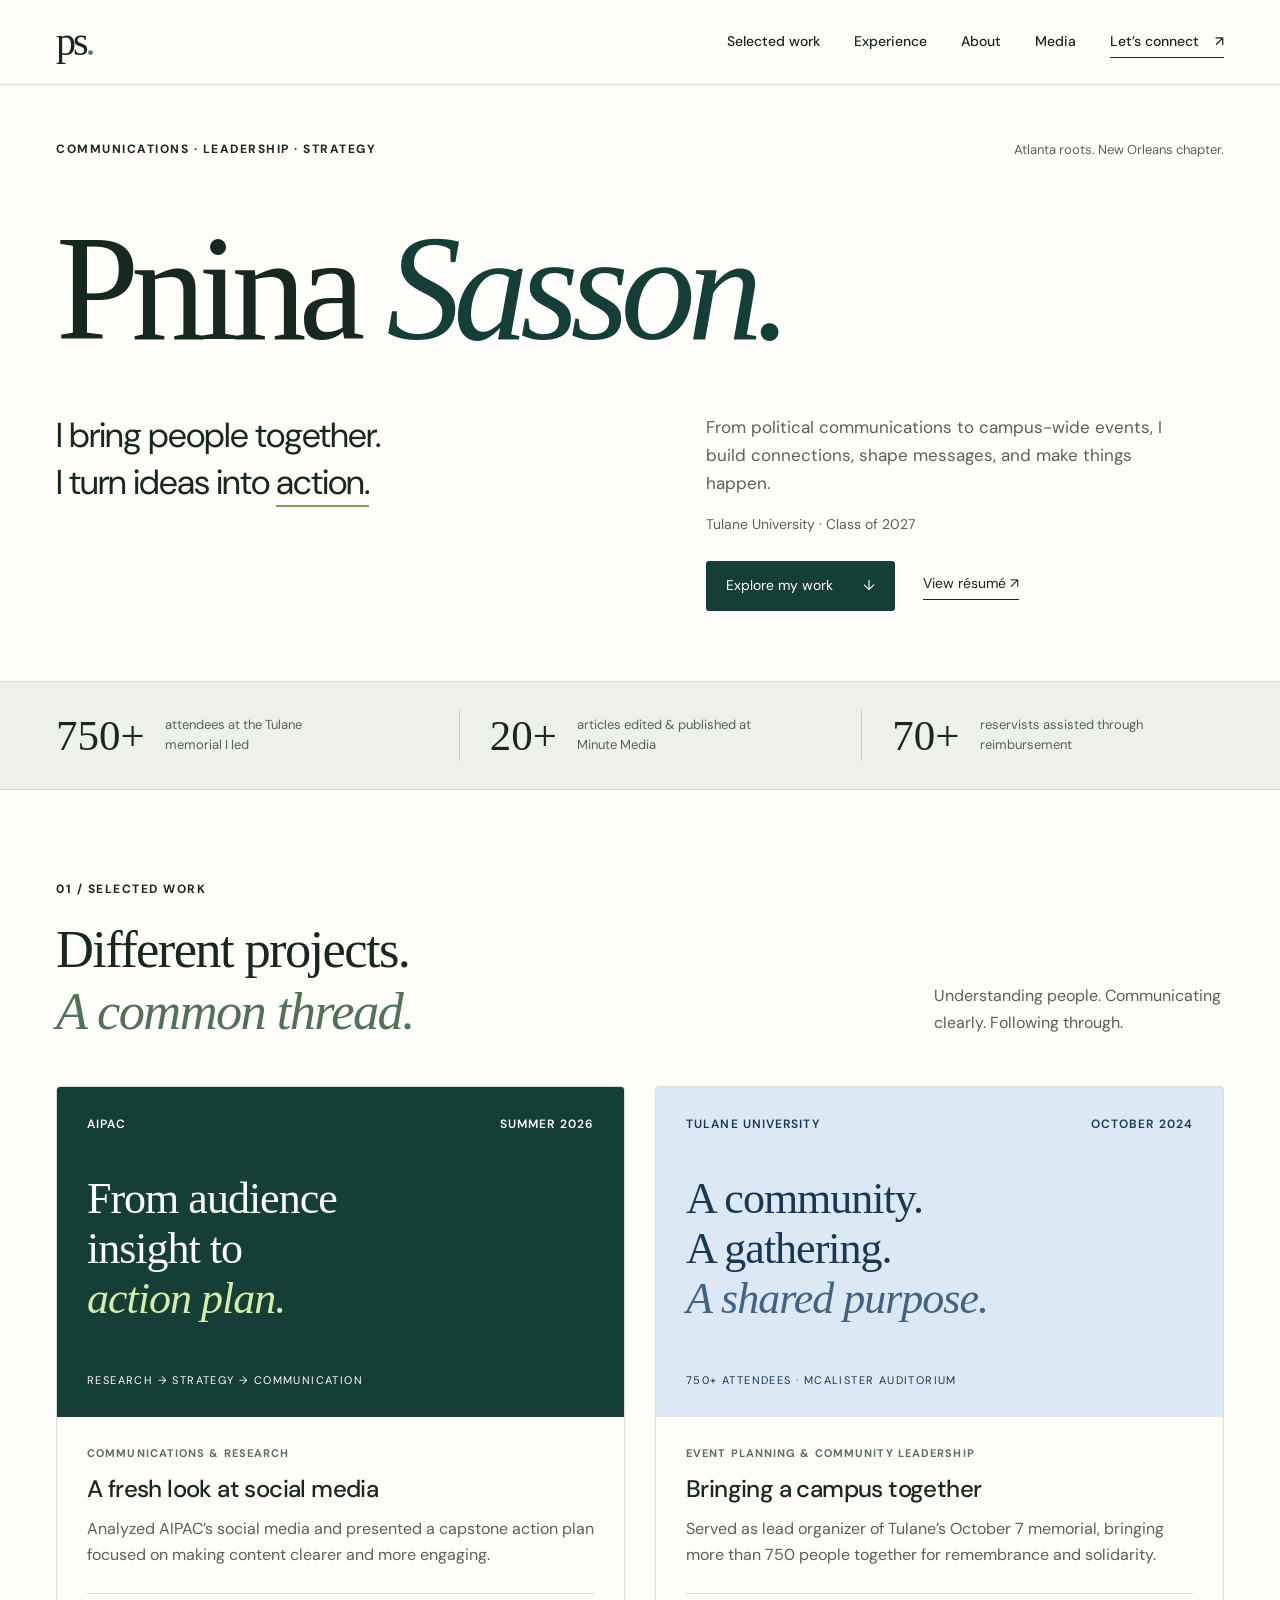
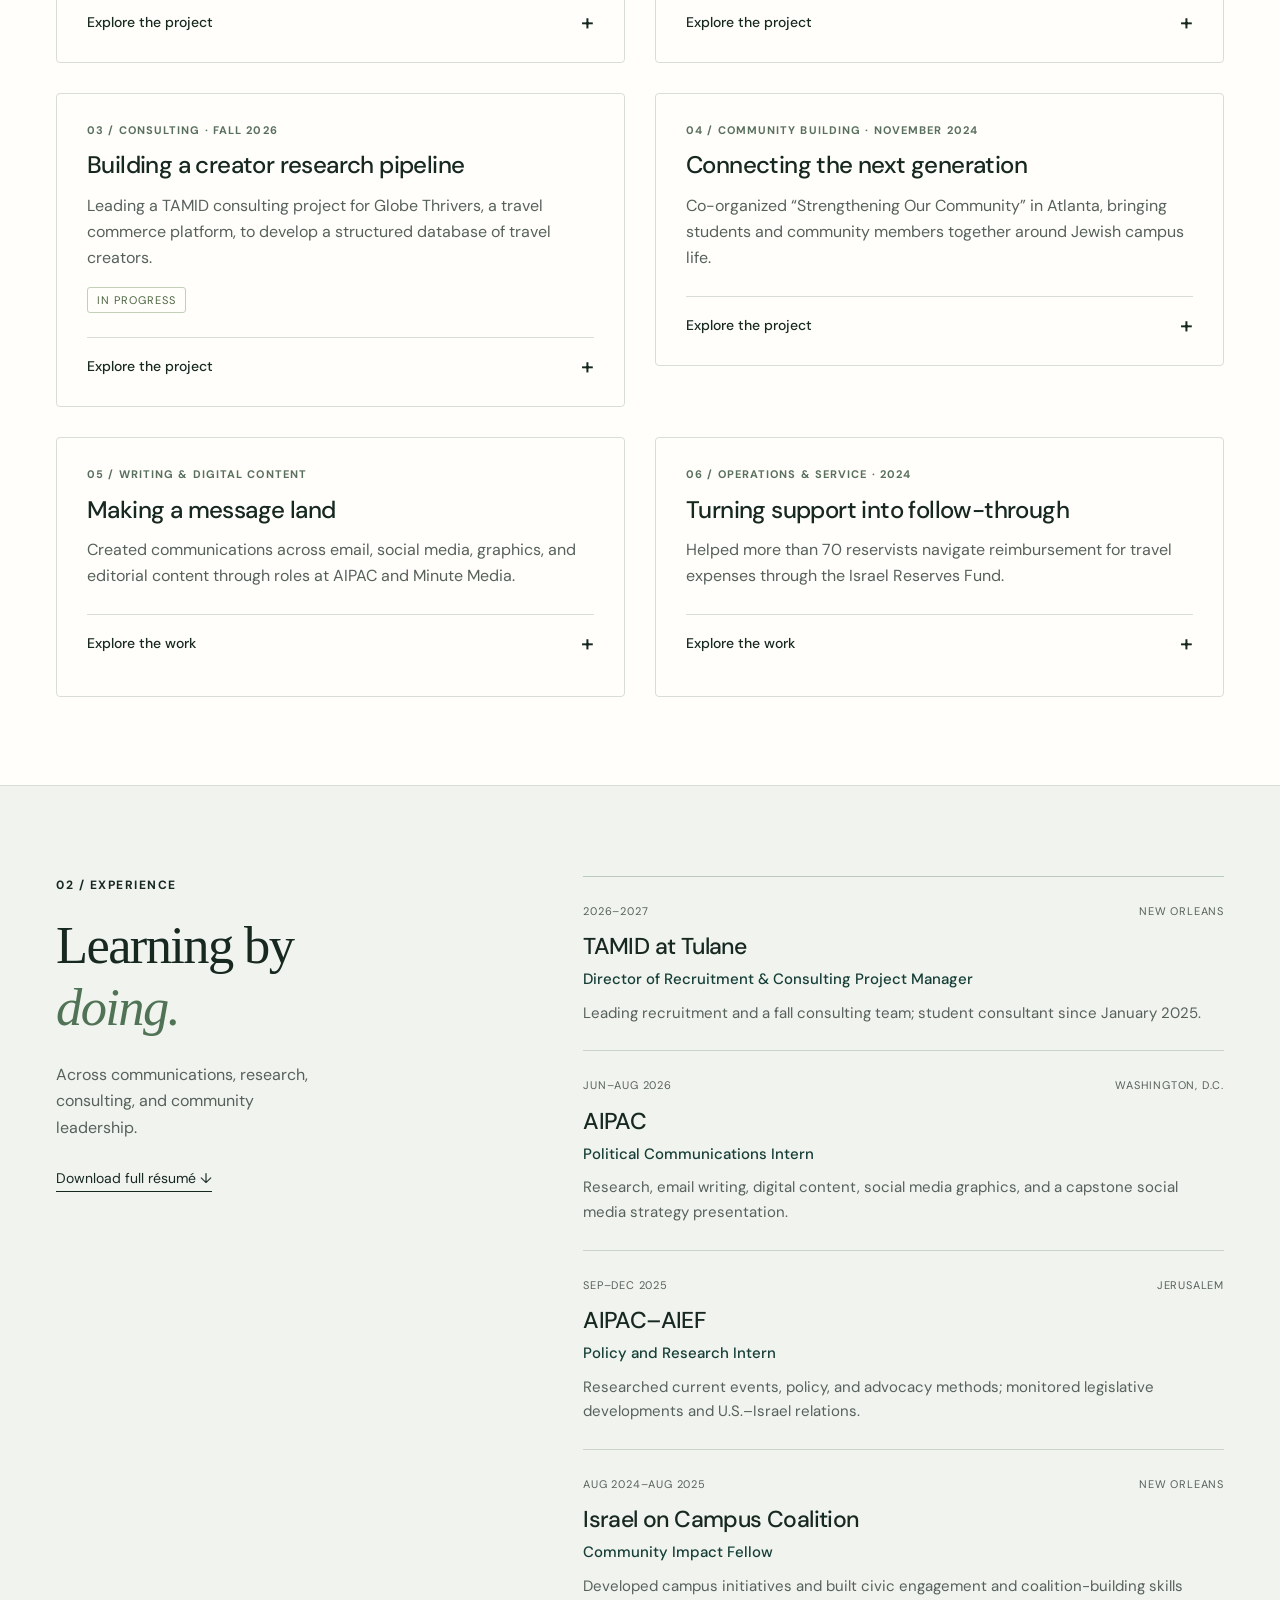
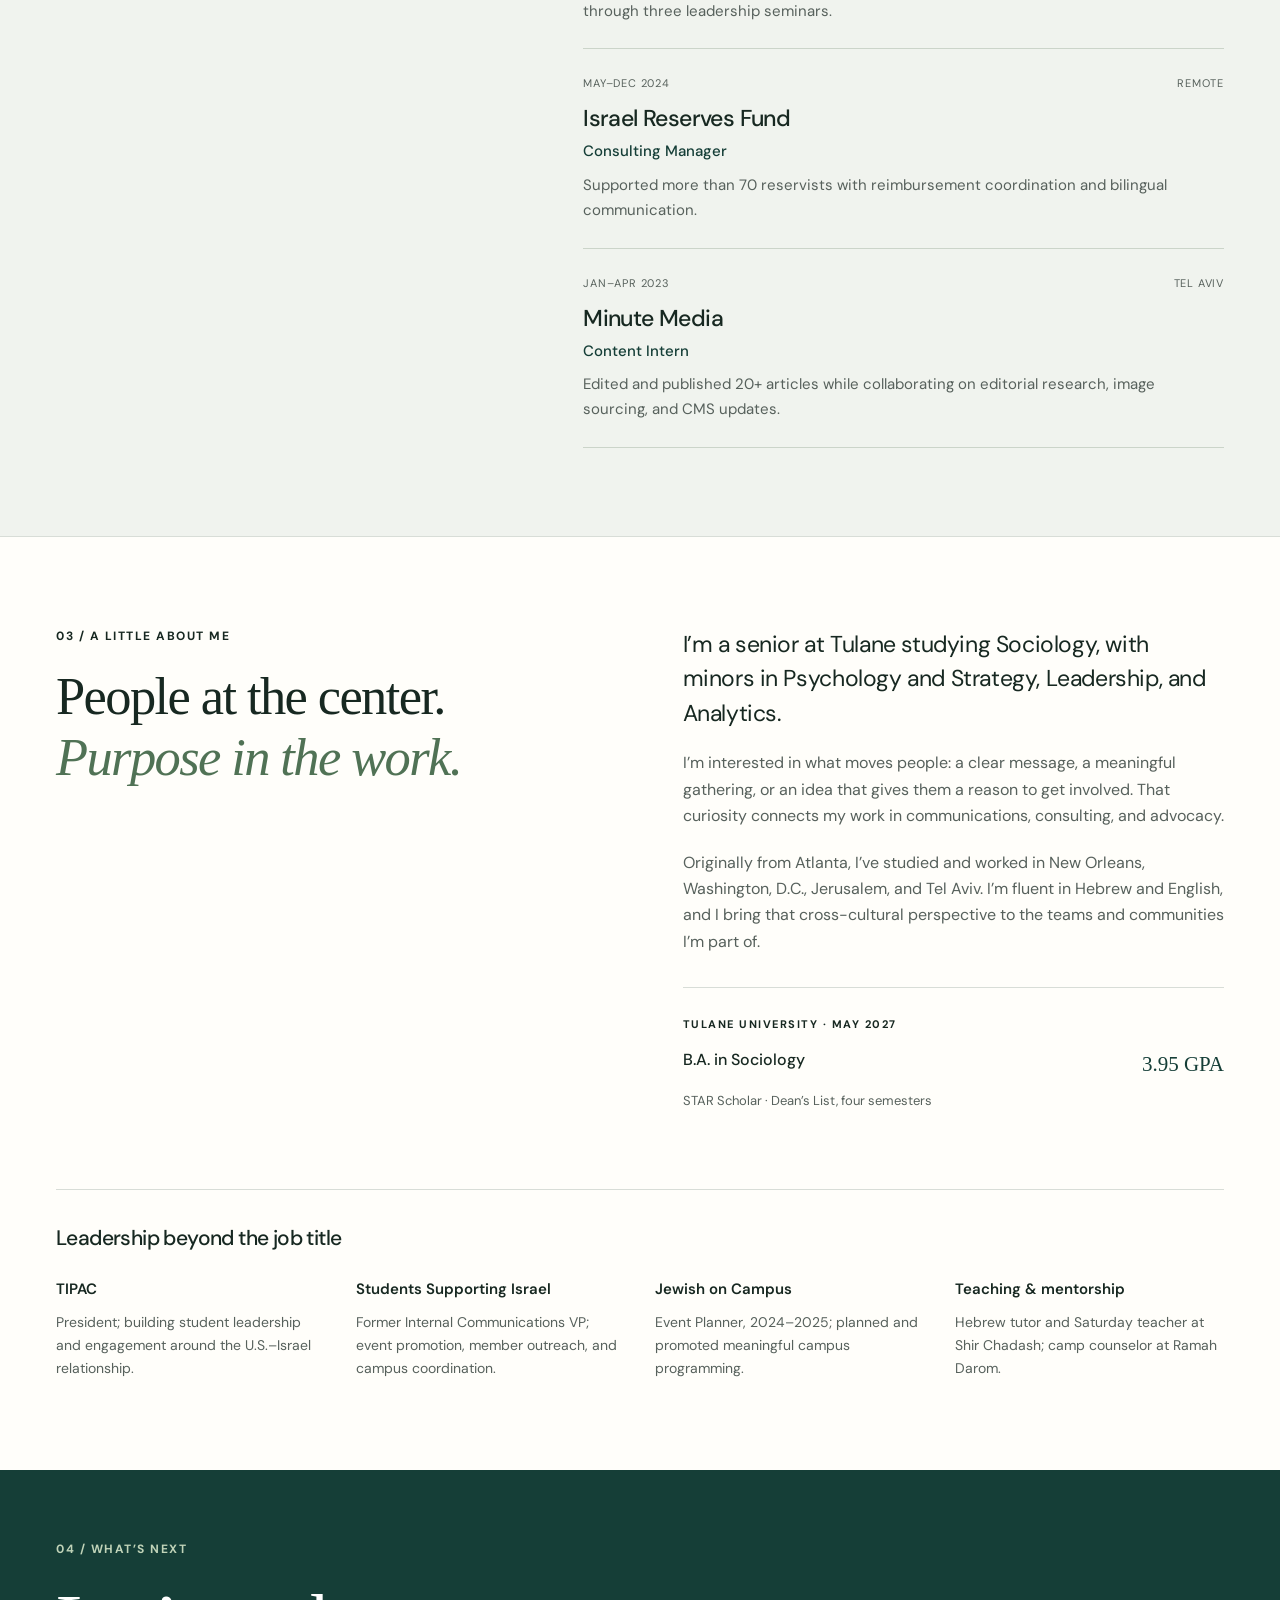
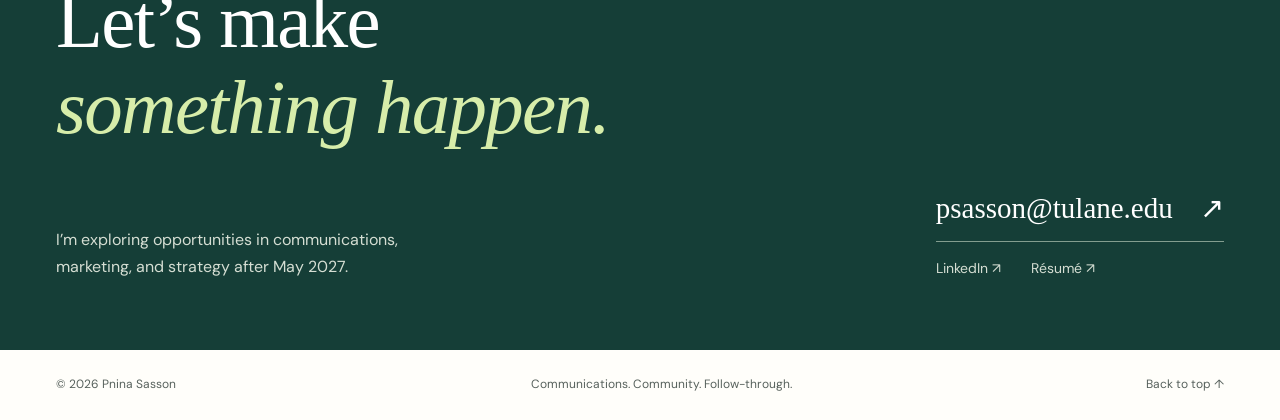
==== index.html @ a54c99e3 "Add files via upload" ====
<!DOCTYPE html><html lang="en"><head><meta http-equiv="Content-Type" content="text/html; charset=UTF-8">
<meta name="viewport" content="width=device-width,initial-scale=1">
<title>Pnina Sasson — Communications, Leadership &amp; Strategy</title>
<meta name="description" content="Explore Pnina Sasson's work in political communications, event leadership, community building, and consulting. Tulane University, Class of 2027.">
<meta name="theme-color" content="#153e37">
<link rel="icon" type="image/svg+xml" href="data:image/svg+xml,%3Csvg xmlns='http://www.w3.org/2000/svg' viewBox='0 0 64 64'%3E%3Crect width='64' height='64' rx='14' fill='%23153e37'/%3E%3Ctext x='32' y='43' text-anchor='middle' font-family='Georgia' font-size='36' fill='white'%3EP%3C/text%3E%3C/svg%3E">
<link rel="stylesheet" href="styles.css">
</head>
<body>
<a class="skip" href="#main">Skip to content</a>
<header class="header"><a class="wordmark" href="#home" aria-label="Pnina Sasson home">ps<span>.</span></a><nav aria-label="Main navigation"><a href="#work">Selected work</a><a href="#experience">Experience</a><a href="#about">About</a><a href="media.html">Media</a><a href="#contact" class="nav-contact">Let’s connect <span aria-hidden="true">↗</span></a></nav></header>
<main id="main">
<section class="hero wrap" id="home">
<div class="hero-top"><p class="eyebrow">COMMUNICATIONS · LEADERSHIP · STRATEGY</p><p class="location">Atlanta roots. New Orleans chapter.</p></div>
<h1>Pnina <em>Sasson.</em></h1>
<div class="hero-bottom"><p class="intro">I bring people together.<br>I turn ideas into <span>action.</span></p><div class="hero-copy"><p>From political communications to campus-wide events, I build connections, shape messages, and make things happen.</p><p class="school">Tulane University · Class of 2027</p><div class="hero-links"><a class="button" href="#work">Explore my work <span aria-hidden="true">↓</span></a><a class="text-link" href="Pnina-Sasson-Resume.pdf" target="_blank" rel="noopener">View résumé <span aria-hidden="true">↗</span></a></div></div></div>
</section>
<div class="proof-band"><div class="wrap proof-grid"><div><strong>750+</strong><span>attendees at the Tulane memorial I led</span></div><div><strong>20+</strong><span>articles edited &amp; published at Minute Media</span></div><div><strong>70+</strong><span>reservists assisted through reimbursement</span></div></div></div>
<section class="wrap work section" id="work"><div class="section-heading"><div><p class="eyebrow">01 / SELECTED WORK</p><h2>Different projects.<br><em>A common thread.</em></h2></div><p>Understanding people. Communicating clearly. Following through.</p></div>
<div class="projects">
<article class="project feature"><div class="project-banner green"><div class="banner-top"><span>AIPAC</span><span>SUMMER 2026</span></div><p class="display-title">From audience<br>insight to<br><em>action plan.</em></p><p class="banner-bottom">RESEARCH → STRATEGY → COMMUNICATION</p></div><div class="project-body"><p class="eyebrow">COMMUNICATIONS &amp; RESEARCH</p><h3>A fresh look at social media</h3><p>Analyzed AIPAC’s social media and presented a capstone action plan focused on making content clearer and more engaging.</p><details><summary>Explore the project <span aria-hidden="true">+</span></summary><div class="detail"><h4>The assignment</h4><p>Translate audience feedback into practical recommendations for a political communications team.</p><h4>My contribution</h4><p>Designed an intern survey, gathered 27 responses, assessed reactions to sample posts, and presented findings and recommendations in a final capstone presentation.</p><h4>The deliverable</h4><p>A social media audit and action plan addressing content formats, visual clarity, and audience engagement.</p><p class="skills">Audience research · Survey design · Presentation · Content strategy</p></div></details></div></article>
<article class="project feature"><div class="project-banner blue"><div class="banner-top"><span>TULANE UNIVERSITY</span><span>OCTOBER 2024</span></div><p class="display-title">A community.<br>A gathering.<br><em>A shared purpose.</em></p><p class="banner-bottom">750+ ATTENDEES · MCALISTER AUDITORIUM</p></div><div class="project-body"><p class="eyebrow">EVENT PLANNING &amp; COMMUNITY LEADERSHIP</p><h3>Bringing a campus together</h3><p>Served as lead organizer of Tulane’s October 7 memorial, bringing more than 750 people together for remembrance and solidarity.</p><details><summary>Explore the project <span aria-hidden="true">+</span></summary><div class="detail"><h4>The purpose</h4><p>Create a meaningful space for the campus community to remember the victims of October 7 and hear personal stories.</p><h4>My contribution</h4><p>Led planning for the memorial at McAlister Auditorium, with survivor testimony, video messages from hostage family members, and a collective prayer segment.</p><h4>The result</h4><p>A campus gathering of more than 750 attendees, with programming that connected personal testimony and shared reflection.</p><p class="skills">Event production · Program development · Speaker coordination · Community outreach</p></div></details></div></article>
<article class="project compact"><div class="project-body"><p class="eyebrow">03 / CONSULTING · FALL 2026</p><h3>Building a creator research pipeline</h3><p>Leading a TAMID consulting project for Globe Thrivers, a travel commerce platform, to develop a structured database of travel creators.</p><p class="status">IN PROGRESS</p><details><summary>Explore the project <span aria-hidden="true">+</span></summary><div class="detail"><h4>The brief</h4><p>Build a database targeting 2,000 creators across 10 travel niches, with standardized research and a commerce readiness score.</p><h4>My contribution</h4><p>Organizing the team’s research workflow, individual contributor tabs, a shared master sheet, and consistent niche categories.</p><h4>Planned deliverables</h4><p>A master creator database and a one-page methodology. The 2,000-creator figure is the project target, not a completed result.</p><p class="skills">Project management · Market research · Google Sheets · Team coordination</p></div></details></div></article>
<article class="project compact"><div class="project-body"><p class="eyebrow">04 / COMMUNITY BUILDING · NOVEMBER 2024</p><h3>Connecting the next generation</h3><p>Co-organized “Strengthening Our Community” in Atlanta, bringing students and community members together around Jewish campus life.</p><details><summary>Explore the project <span aria-hidden="true">+</span></summary><div class="detail"><h4>The event</h4><p>A community gathering and student panel connecting high school and college perspectives.</p><h4>My contribution</h4><p>Helped plan the event, convene student voices, and bring together participants connected to 17 universities and 10 high schools.</p><h4>The result</h4><p>More than 80 attendees joined the gathering, including approximately 50–60 students.</p><p class="skills">Event planning · Partnerships · Student engagement · Outreach</p></div></details></div></article>
<article class="project compact"><div class="project-body"><p class="eyebrow">05 / WRITING &amp; DIGITAL CONTENT</p><h3>Making a message land</h3><p>Created communications across email, social media, graphics, and editorial content through roles at AIPAC and Minute Media.</p><details><summary>Explore the work <span aria-hidden="true">+</span></summary><div class="detail"><h4>AIPAC · Summer 2026</h4><p>Conducted research, drafted emails, produced digital content, and designed social media graphics as a Political Communications Intern in Washington, D.C.</p><h4>Minute Media · 2023</h4><p>Edited and published more than 20 articles covering sports, humor, biographies, and history. Worked across content management systems and sourced properly licensed replacement images.</p><h4>TAMID · Nourishment Vitality</h4><p>Created multiple social media marketing plans as a student consultant and presented the work to TAMID Nationals.</p><p class="skills">Copywriting · Editing · Social media · CMS publishing · Visual communication</p></div></details></div></article>
<article class="project compact"><div class="project-body"><p class="eyebrow">06 / OPERATIONS &amp; SERVICE · 2024</p><h3>Turning support into follow-through</h3><p>Helped more than 70 reservists navigate reimbursement for travel expenses through the Israel Reserves Fund.</p><details><summary>Explore the work <span aria-hidden="true">+</span></summary><div class="detail"><h4>My role</h4><p>As Consulting Manager, supported the reimbursement process and communicated with reservists in Hebrew and English.</p><h4>The work</h4><p>Used Google Sheets and monday.com to organize information and help move requests through the process.</p><p class="skills">Bilingual communication · Operations · Organization · Stakeholder support</p></div></details></div></article>
</div></section>
<section class="experience-section section" id="experience"><div class="wrap experience-layout"><div class="experience-intro"><p class="eyebrow">02 / EXPERIENCE</p><h2>Learning by<br><em>doing.</em></h2><p>Across communications, research, consulting, and community leadership.</p><a class="text-link" href="Pnina-Sasson-Resume.pdf" download="Pnina-Sasson-Resume.pdf">Download full résumé <span aria-hidden="true">↓</span></a></div><div class="timeline">
<article class="role"><div class="role-meta"><span>2026–2027</span><span>NEW ORLEANS</span></div><h3>TAMID at Tulane</h3><p class="role-title">Director of Recruitment &amp; Consulting Project Manager</p><p>Leading recruitment and a fall consulting team; student consultant since January 2025.</p></article>
<article class="role"><div class="role-meta"><span>JUN–AUG 2026</span><span>WASHINGTON, D.C.</span></div><h3>AIPAC</h3><p class="role-title">Political Communications Intern</p><p>Research, email writing, digital content, social media graphics, and a capstone social media strategy presentation.</p></article>
<article class="role"><div class="role-meta"><span>SEP–DEC 2025</span><span>JERUSALEM</span></div><h3>AIPAC–AIEF</h3><p class="role-title">Policy and Research Intern</p><p>Researched current events, policy, and advocacy methods; monitored legislative developments and U.S.–Israel relations.</p></article>
<article class="role"><div class="role-meta"><span>AUG 2024–AUG 2025</span><span>NEW ORLEANS</span></div><h3>Israel on Campus Coalition</h3><p class="role-title">Community Impact Fellow</p><p>Developed campus initiatives and built civic engagement and coalition-building skills through three leadership seminars.</p></article>
<article class="role"><div class="role-meta"><span>MAY–DEC 2024</span><span>REMOTE</span></div><h3>Israel Reserves Fund</h3><p class="role-title">Consulting Manager</p><p>Supported more than 70 reservists with reimbursement coordination and bilingual communication.</p></article>
<article class="role"><div class="role-meta"><span>JAN–APR 2023</span><span>TEL AVIV</span></div><h3>Minute Media</h3><p class="role-title">Content Intern</p><p>Edited and published 20+ articles while collaborating on editorial research, image sourcing, and CMS updates.</p></article>
</div></div></section>
<section class="wrap section about" id="about"><div><p class="eyebrow">03 / A LITTLE ABOUT ME</p><h2>People at the center.<br><em>Purpose in the work.</em></h2></div><div class="about-copy"><p class="large-copy">I’m a senior at Tulane studying Sociology, with minors in Psychology and Strategy, Leadership, and Analytics.</p><p>I’m interested in what moves people: a clear message, a meaningful gathering, or an idea that gives them a reason to get involved. That curiosity connects my work in communications, consulting, and advocacy.</p><p>Originally from Atlanta, I’ve studied and worked in New Orleans, Washington, D.C., Jerusalem, and Tel Aviv. I’m fluent in Hebrew and English, and I bring that cross-cultural perspective to the teams and communities I’m part of.</p><div class="education"><span class="eyebrow">TULANE UNIVERSITY · MAY 2027</span><p>B.A. in Sociology <span class="gpa">3.95 GPA</span></p><span>STAR Scholar · Dean’s List, four semesters</span></div></div></section>
<section class="wrap leadership"><h3>Leadership beyond the job title</h3><div class="leadership-grid"><article><h4>TIPAC</h4><p>President; building student leadership and engagement around the U.S.–Israel relationship.</p></article><article><h4>Students Supporting Israel</h4><p>Former Internal Communications VP; event promotion, member outreach, and campus coordination.</p></article><article><h4>Jewish on Campus</h4><p>Event Planner, 2024–2025; planned and promoted meaningful campus programming.</p></article><article><h4>Teaching &amp; mentorship</h4><p>Hebrew tutor and Saturday teacher at Shir Chadash; camp counselor at Ramah Darom.</p></article></div></section>
<section class="contact" id="contact"><div class="wrap contact-inner"><p class="eyebrow">04 / WHAT’S NEXT</p><h2>Let’s make<br><em>something happen.</em></h2><div class="contact-bottom"><p>I’m exploring opportunities in communications,<br>marketing, and strategy after May 2027.</p><div><a class="email" href="mailto:psasson@tulane.edu">psasson@tulane.edu <span aria-hidden="true">↗</span></a><div class="contact-links"><a href="https://www.linkedin.com/in/pnina-sasson-794469274" target="_blank" rel="noopener">LinkedIn ↗</a><a href="Pnina-Sasson-Resume.pdf" target="_blank" rel="noopener">Résumé ↗</a></div></div></div></div></section>
</main><footer class="wrap footer"><span>© 2026 Pnina Sasson</span><span>Communications. Community. Follow-through.</span><a href="#home">Back to top ↑</a></footer>

</body></html>
---- styles.css ----
@import url("https://fonts.googleapis.com/css2?family=DM+Sans:wght@400;500;600;700&family=Manrope:wght@400;500;600;700&display=swap");

:root { --ink: #172821; --green: #153e37; --muted: #57615c; --paper: #fffefa; --line: #d8ddd7; --blue: #dce8f3; --lime: #d7edaa; }

* { box-sizing: border-box; }

html { scroll-behavior: smooth; scroll-padding-top: 100px; }

body { margin: 0px; background: var(--paper); color: var(--ink); font-family: "DM Sans", Arial, sans-serif; font-size: 16px; line-height: 1.65; }

a { color: inherit; text-decoration: none; }

button, a, summary { -webkit-tap-highlight-color: transparent; }

a:focus-visible, summary:focus-visible { outline: rgb(177, 92, 32) solid 3px; outline-offset: 6px; }

::selection { background: var(--lime); color: var(--green); }

.wrap { max-width: 1280px; padding-inline: 56px; margin: auto; }

.header { max-width: 1440px; margin: auto; padding: 22px 56px; display: flex; align-items: center; justify-content: space-between; border-bottom: 1px solid var(--line); }

.wordmark { font-family: Georgia, serif; font-size: 40px; line-height: 1; letter-spacing: -3px; }

.wordmark span { color: rgb(87, 133, 71); }

.header nav { display: flex; gap: 34px; align-items: center; font-size: 14px; font-weight: 500; }

.header nav a:hover, .text-link:hover, .contact-links a:hover { color: rgb(98, 129, 68); }

.nav-contact { border-bottom: 1px solid; padding: 4px 0px; }

.nav-contact span { margin-left: 12px; }

.skip { position: absolute; top: -100px; left: 20px; background: white; padding: 12px; z-index: 5; }

.skip:focus { top: 12px; }

.hero { padding-top: 54px; padding-bottom: 70px; }

.hero-top { display: flex; justify-content: space-between; gap: 24px; align-items: center; }

.eyebrow { font-size: 12px; font-weight: 700; letter-spacing: 1.5px; line-height: 1.6; margin: 0px 0px 20px; }

.hero-top .eyebrow { margin: 0px; }

.location { font-size: 13px; color: var(--muted); margin: 0px; }

h1 { font-family: Georgia, "Times New Roman", serif; font-size: clamp(86px, 11.7vw, 166px); font-weight: 400; line-height: 1.12; letter-spacing: -8px; margin: 45px 0px 40px; }

h1 em { font-weight: 400; color: var(--green); }

.hero-bottom { display: grid; grid-template-columns: 1.1fr 1fr; gap: 80px; align-items: start; }

.intro { font-size: clamp(25px, 2.7vw, 36px); line-height: 1.35; letter-spacing: -1px; margin: 0px; }

.intro span { border-bottom: 2px solid rgb(127, 157, 85); }

.hero-copy > p { margin: 0px; color: var(--muted); max-width: 470px; font-size: 17px; }

.hero-copy .school { font-size: 14px; margin-top: 16px; }

.hero-links { display: flex; align-items: center; gap: 28px; margin-top: 25px; }

.button { display: inline-flex; align-items: center; justify-content: space-between; gap: 30px; background: var(--green); color: white; padding: 13px 20px; font-size: 14px; border-radius: 3px; transition: background 0.2s; }

.button:hover { background: rgb(36, 96, 82); }

.text-link { font-size: 14px; border-bottom: 1px solid; padding-bottom: 4px; }

.proof-band { background: rgb(237, 241, 233); border-block: 1px solid var(--line); }

.proof-grid { display: grid; grid-template-columns: repeat(3, 1fr); padding-block: 28px; gap: 40px; }

.proof-grid > div { display: flex; gap: 20px; align-items: center; }

.proof-grid > div + div { border-left: 1px solid rgb(199, 208, 194); padding-left: 30px; }

.proof-grid strong { font-family: Georgia, serif; font-size: 43px; font-weight: 400; white-space: nowrap; line-height: 1.2; }

.proof-grid span { font-size: 13px; line-height: 1.55; max-width: 175px; color: var(--muted); }

.section { padding-top: 90px; padding-bottom: 88px; }

.section-heading { display: flex; justify-content: space-between; gap: 50px; align-items: end; margin-bottom: 44px; }

h2 { font-family: Georgia, "Times New Roman", serif; font-weight: 400; font-size: clamp(38px, 4.1vw, 56px); line-height: 1.17; letter-spacing: -1.6px; margin: 0px; }

h2 em { font-weight: 400; color: rgb(80, 114, 85); }

.section-heading > p { max-width: 290px; color: var(--muted); margin: 0px 0px 6px; }

.projects { display: grid; grid-template-columns: 1fr 1fr; gap: 30px; }

.project { border: 1px solid var(--line); border-radius: 4px; overflow: hidden; align-self: start; }

.project-banner { min-height: 330px; padding: 28px 30px; display: flex; flex-direction: column; justify-content: space-between; }

.green { background: var(--green); color: var(--paper); }

.blue { background: var(--blue); color: rgb(22, 56, 83); }

.banner-top { display: flex; justify-content: space-between; gap: 10px; font-size: 12px; letter-spacing: 1.1px; font-weight: 600; }

.display-title { font-family: Georgia, serif; font-size: 44px; line-height: 1.13; letter-spacing: -1px; margin: 24px 0px; }

.green .display-title em { color: var(--lime); }

.blue .display-title em { color: rgb(62, 99, 132); }

.banner-bottom { font-size: 11px; letter-spacing: 1.4px; margin: 8px 0px 0px; }

.project-body { padding: 28px 30px; }

.project-body > .eyebrow { font-size: 11px; margin-bottom: 10px; letter-spacing: 1.1px; color: rgb(90, 112, 94); }

h3 { font-size: 24px; font-weight: 500; line-height: 1.3; letter-spacing: -0.6px; margin: 0px 0px 12px; }

.project-body > p:not(.eyebrow):not(.status) { color: var(--muted); margin: 0px; font-size: 16px; line-height: 1.65; }

.project details { margin-top: 24px; border-top: 1px solid var(--line); }

summary { list-style: none; cursor: pointer; padding-top: 17px; font-size: 14px; font-weight: 500; display: flex; justify-content: space-between; align-items: center; gap: 16px; }

summary::-webkit-details-marker { display: none; }

summary span { font-size: 23px; line-height: 1; transition: transform 0.2s; }

details[open] summary span { transform: rotate(45deg); }

.detail { padding-top: 10px; }

.detail h4 { font-size: 14px; margin: 20px 0px 5px; }

.detail p { margin: 0px; color: var(--muted); font-size: 15px; line-height: 1.7; }

.detail .skills { font-size: 12px; line-height: 1.8; margin-top: 22px; padding-top: 15px; border-top: 1px solid var(--line); color: rgb(66, 104, 77); }

.compact .project-body { min-height: 258px; }

.status { font-size: 11px; letter-spacing: 1px; color: rgb(76, 101, 65); border: 1px solid rgb(195, 207, 185); display: inline-block; padding: 3px 9px; border-radius: 3px; margin: 15px 0px 0px; }

.experience-section { background: rgb(240, 243, 238); border-block: 1px solid var(--line); }

.experience-layout { display: grid; grid-template-columns: 0.8fr 1.2fr; gap: 100px; }

.experience-intro > p:not(.eyebrow) { color: var(--muted); max-width: 270px; margin: 24px 0px; }

.timeline { border-top: 1px solid rgb(188, 201, 189); }

.role { padding: 25px 0px; border-bottom: 1px solid rgb(203, 212, 201); }

.role-meta { display: flex; justify-content: space-between; gap: 20px; font-size: 11px; letter-spacing: 0.8px; color: var(--muted); margin-bottom: 12px; }

.role h3 { margin: 0px; font-size: 23px; }

.role .role-title { font-size: 15px; font-weight: 500; color: var(--green); margin: 5px 0px 9px; }

.role p { font-size: 15px; color: var(--muted); margin: 0px; }

.about { display: grid; grid-template-columns: 1fr 1fr; gap: 85px; padding-bottom: 40px; }

.about-copy > p { color: var(--muted); margin: 0px 0px 20px; }

.about-copy .large-copy { font-size: 23px; line-height: 1.5; color: var(--ink); letter-spacing: -0.4px; }

.education { border-top: 1px solid var(--line); margin-top: 32px; padding-top: 22px; }

.education .eyebrow { font-size: 11px; }

.education p { display: flex; justify-content: space-between; gap: 20px; margin: 10px 0px 6px; font-weight: 500; }

.gpa { font-family: Georgia, serif; font-size: 21px; color: var(--green); }

.education > span:last-child { font-size: 13px; color: var(--muted); }

.leadership { padding-top: 35px; padding-bottom: 90px; }

.leadership > h3 { font-size: 21px; border-top: 1px solid var(--line); padding-top: 35px; margin-bottom: 25px; }

.leadership-grid { display: grid; grid-template-columns: repeat(4, 1fr); gap: 30px; }

.leadership h4 { font-size: 15px; font-weight: 600; margin: 0px 0px 9px; }

.leadership p { font-size: 14px; color: var(--muted); margin: 0px; }

.contact { background: var(--green); color: white; padding: 70px 0px; }

.contact .eyebrow { color: rgb(192, 211, 184); }

.contact h2 { font-size: clamp(48px, 6vw, 80px); line-height: 1.12; }

.contact h2 em { color: var(--lime); }

.contact-bottom { display: flex; justify-content: space-between; gap: 40px; align-items: end; margin-top: 34px; }

.contact-bottom > p { font-size: 16px; color: rgb(213, 222, 211); margin: 0px; }

.email { font-family: Georgia, serif; font-size: 29px; border-bottom: 1px solid rgb(131, 157, 143); padding-bottom: 8px; display: block; }

.email span { margin-left: 20px; }

.contact-links { display: flex; gap: 30px; margin-top: 15px; font-size: 14px; color: rgb(213, 222, 211); }

.footer { display: flex; justify-content: space-between; gap: 25px; padding-block: 25px; font-size: 12px; color: var(--muted); }

.footer a { white-space: nowrap; }

@media (min-width: 1500px) {
  h1 { font-size: 166px; }
}

@media (max-width: 1000px) {
  .wrap { padding-inline: 32px; }
  .header { padding-inline: 32px; }
  .hero-bottom { gap: 45px; }
  h1 { letter-spacing: -5px; }
  .proof-grid { gap: 20px; }
  .proof-grid > div { gap: 12px; }
  .proof-grid > div + div { padding-left: 18px; }
  .proof-grid strong { font-size: 34px; }
  .experience-layout { gap: 55px; grid-template-columns: 0.8fr 1.2fr; }
  .about { gap: 50px; }
  .display-title { font-size: 38px; }
  .project-banner { padding: 24px; min-height: 320px; }
  .project-body { padding: 24px; }
  .banner-top { font-size: 10px; }
  .leadership-grid { grid-template-columns: 1fr 1fr; }
  .email { font-size: 23px; }
  .header nav { gap: 22px; }
}

@media (max-width: 700px) {
  html { scroll-padding-top: 20px; }
  .wrap { padding-inline: 24px; }
  .header { padding: 18px 24px; align-items: center; }
  .header nav { gap: 17px; font-size: 12px; }
  .header nav a:nth-child(2) { display: none; }
  .nav-contact span { display: none; }
  .wordmark { font-size: 34px; }
  .hero { padding-top: 30px; padding-bottom: 42px; }
  .hero-top { display: block; }
  .hero-top .eyebrow { font-size: 10px; letter-spacing: 1.2px; }
  .location { font-size: 12px; margin-top: 8px; }
  h1 { font-size: clamp(58px, 13.7vw, 96px); letter-spacing: -3px; margin: 29px 0px; }
  .hero-bottom { grid-template-columns: 1fr; gap: 24px; }
  .intro { font-size: 28px; }
  .hero-copy > p { font-size: 16px; }
  .hero-links { gap: 24px; }
  .proof-grid { grid-template-columns: 1fr; padding-block: 18px; gap: 0px; }
  .proof-grid > div { gap: 25px; padding: 14px 0px !important; border-left: 0px !important; }
  .proof-grid > div + div { border-top: 1px solid rgb(199, 208, 194); }
  .proof-grid strong { min-width: 94px; font-size: 36px; }
  .proof-grid span { max-width: 220px; font-size: 13px; }
  .section { padding-block: 58px; }
  .section-heading { display: block; margin-bottom: 30px; }
  .section-heading > p { margin-top: 18px; max-width: 330px; }
  .eyebrow { font-size: 11px; margin-bottom: 15px; }
  h2 { font-size: 39px; }
  .projects { grid-template-columns: 1fr; gap: 22px; }
  .project-banner { min-height: 310px; }
  .display-title { font-size: 41px; }
  .project-body { padding: 25px; }
  .compact .project-body { min-height: auto; }
  .experience-layout, .about { grid-template-columns: 1fr; gap: 36px; }
  .experience-intro > p:not(.eyebrow) { max-width: 330px; }
  .role-meta { font-size: 10px; gap: 10px; }
  .about { padding-bottom: 25px; }
  .leadership { padding-top: 15px; padding-bottom: 60px; }
  .leadership-grid { gap: 26px; }
  .contact { padding-block: 50px; }
  .contact-bottom { display: block; margin-top: 28px; }
  .contact-bottom > div { margin-top: 30px; }
  .email { font-size: 26px; width: max-content; max-width: 100%; }
  .footer { flex-wrap: wrap; gap: 8px 20px; font-size: 11px; }
  .footer > span:nth-child(2) { display: none; }
  .footer > a { margin-left: auto; }
}

@media (prefers-reduced-motion: reduce) {
  html { scroll-behavior: auto; }
  * { transition: none !important; }
}

@media print {
  body { font-size: 11pt; background: white; }
  .header, .hero-links, .contact, .footer, .skip { display: none; }
  .wrap { padding-inline: 0px; }
  .section { padding-block: 25px; }
  .hero { padding-block: 10px; }
  h1 { font-size: 60px; letter-spacing: -3px; margin: 10px 0px; }
  .project-banner { min-height: 180px; print-color-adjust: exact; }
  .display-title { font-size: 26px; }
  .projects { gap: 15px; }
  .project { break-inside: avoid; }
  .project-body { padding: 15px; }
  .proof-grid { padding-block: 15px; }
  .experience-layout, .about { gap: 30px; }
  .leadership { padding-bottom: 20px; }
  .role { break-inside: avoid; }
  .contact { display: none; }
  summary { display: none; }
}

@media (max-width: 700px) {
  .header { align-items: flex-start; gap: 20px; }
  .header nav { justify-content: flex-end; flex-wrap: wrap; gap: 10px 17px; max-width: 280px; }
  .header nav a:nth-child(2) { display: inline; }
  .header .wordmark { flex-shrink: 0; }
}
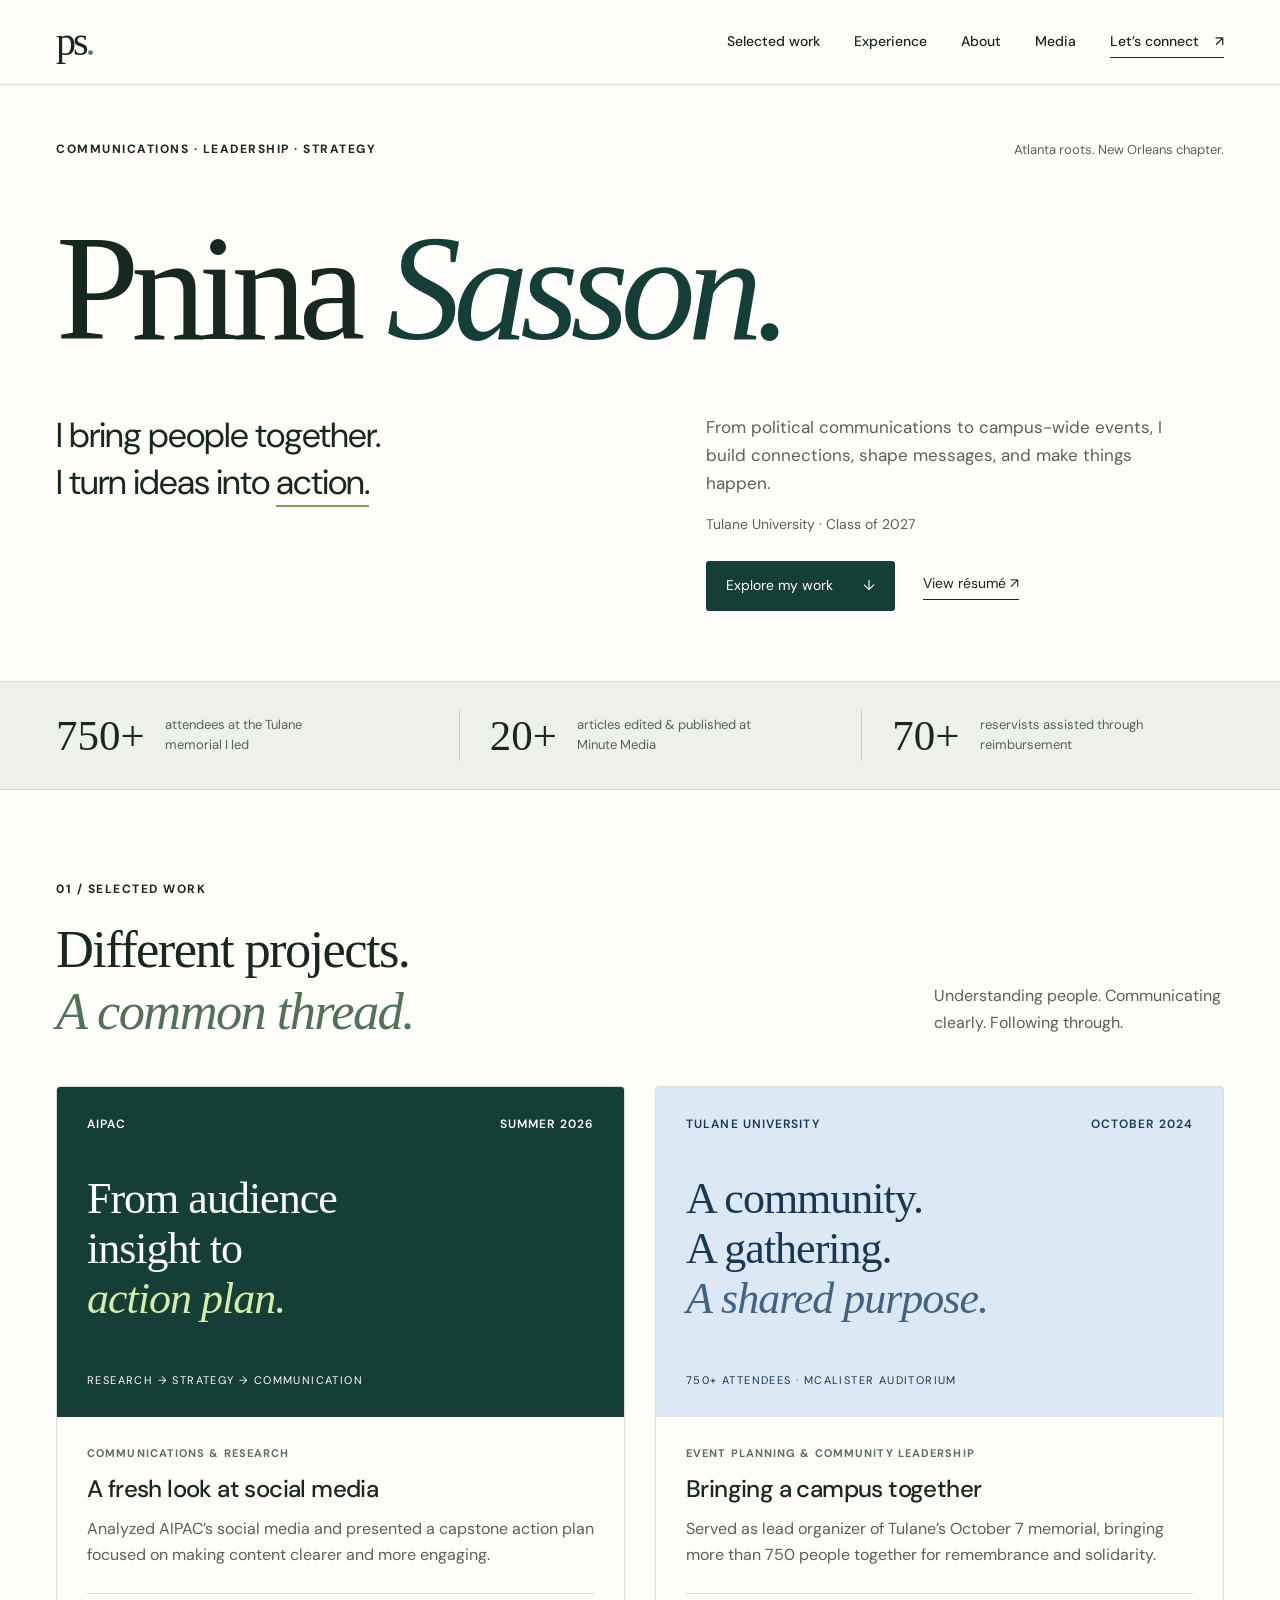
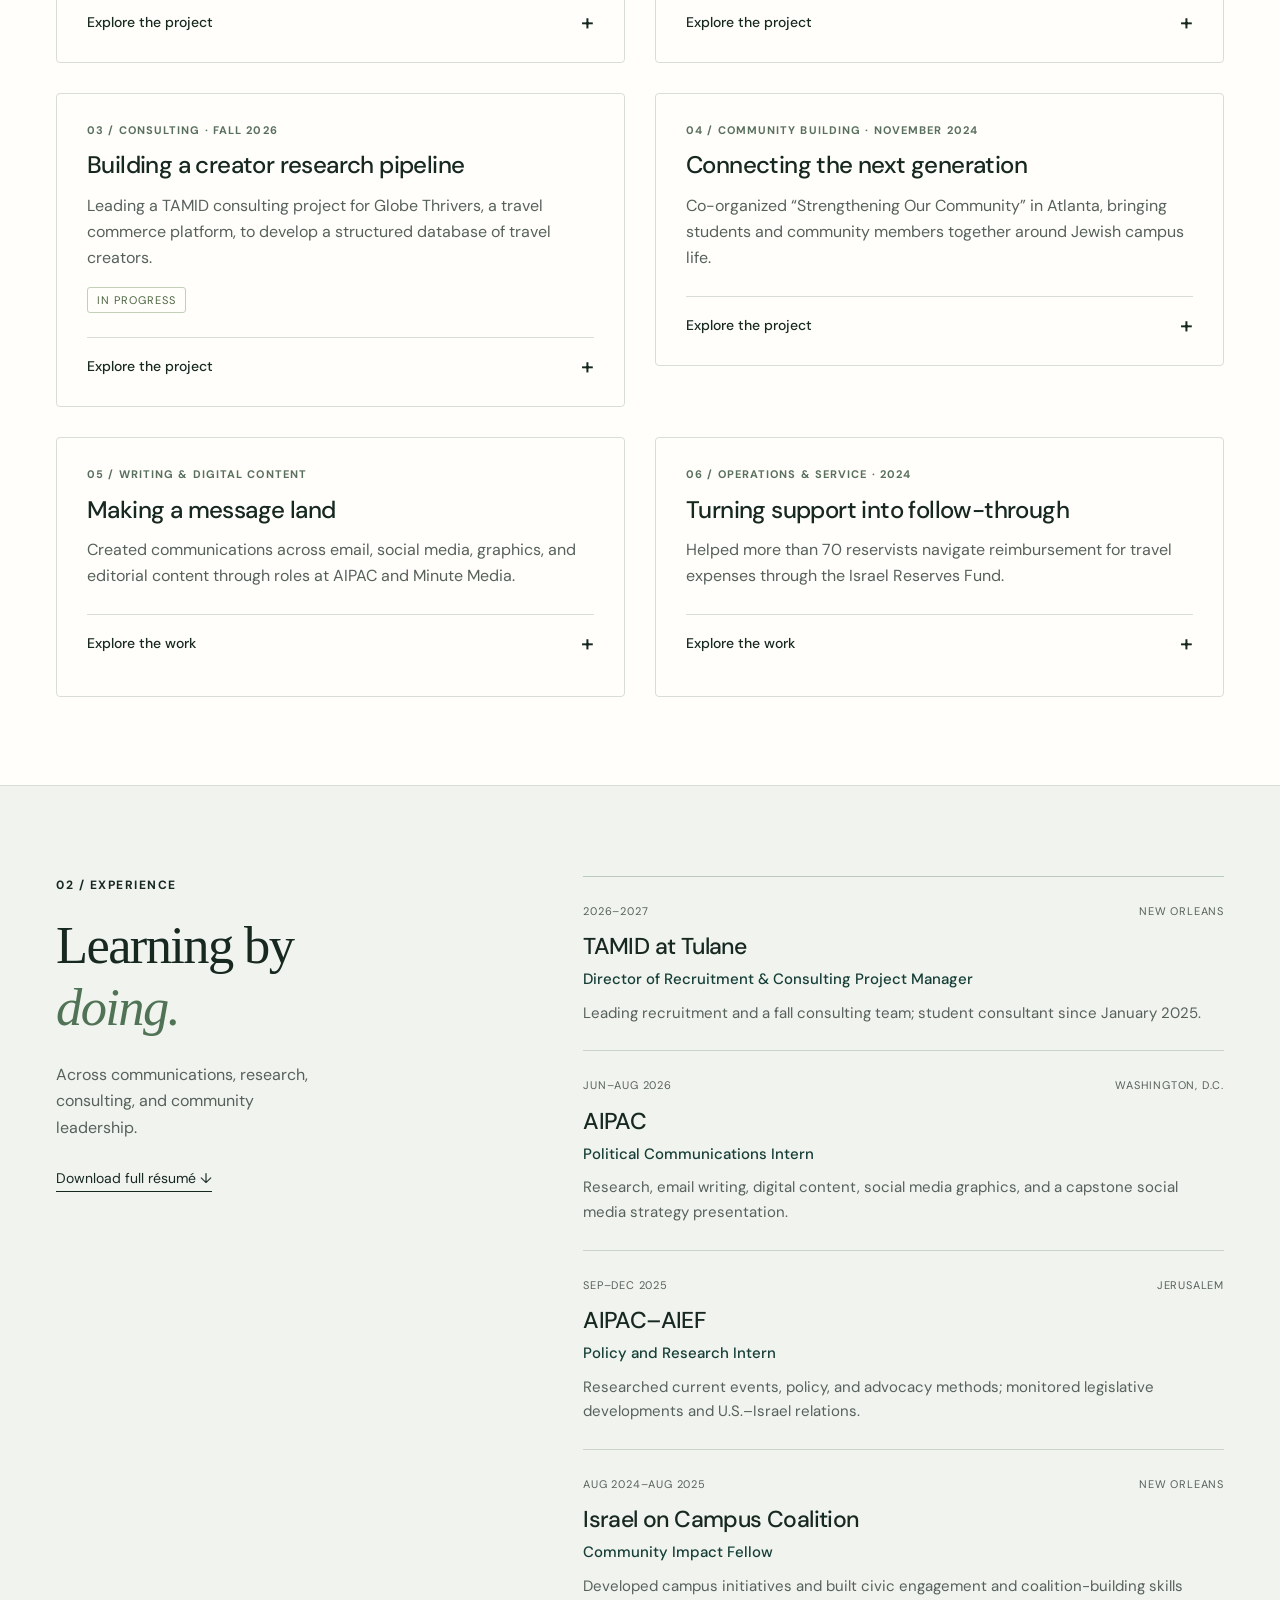
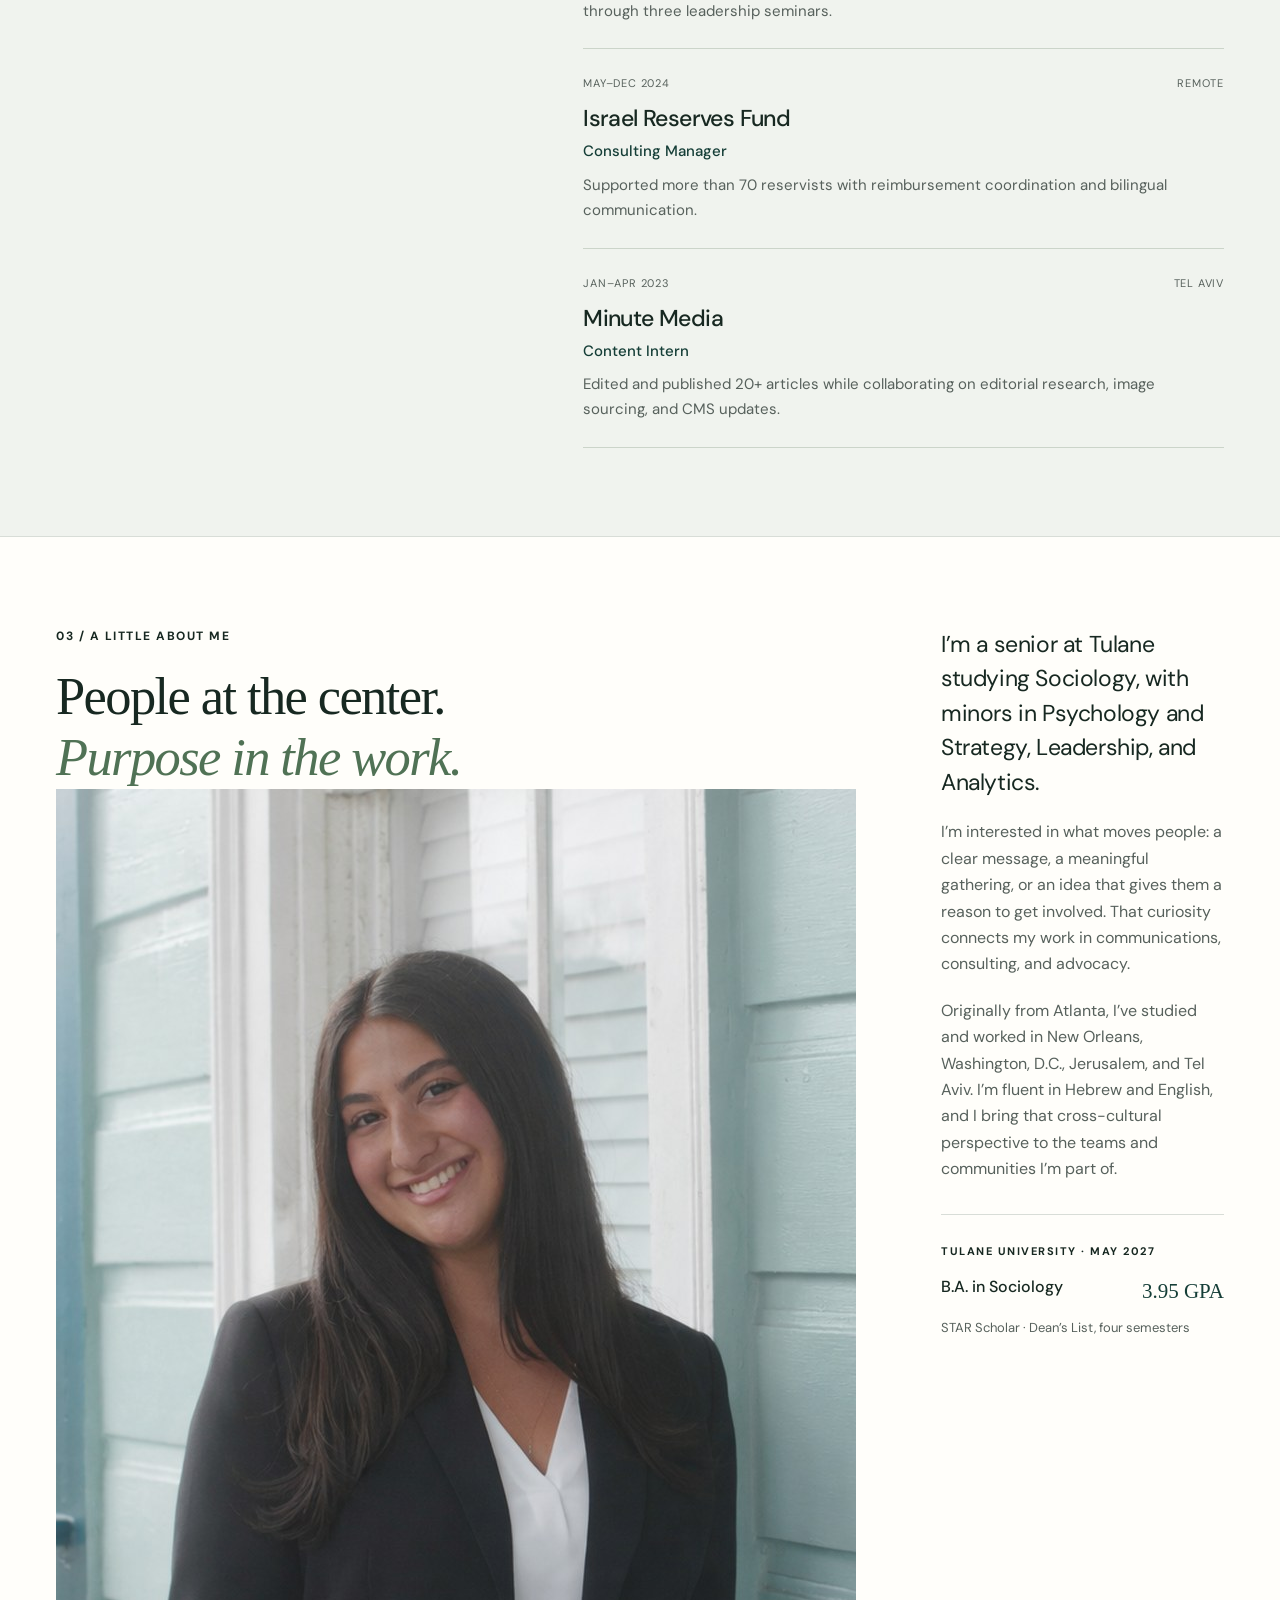
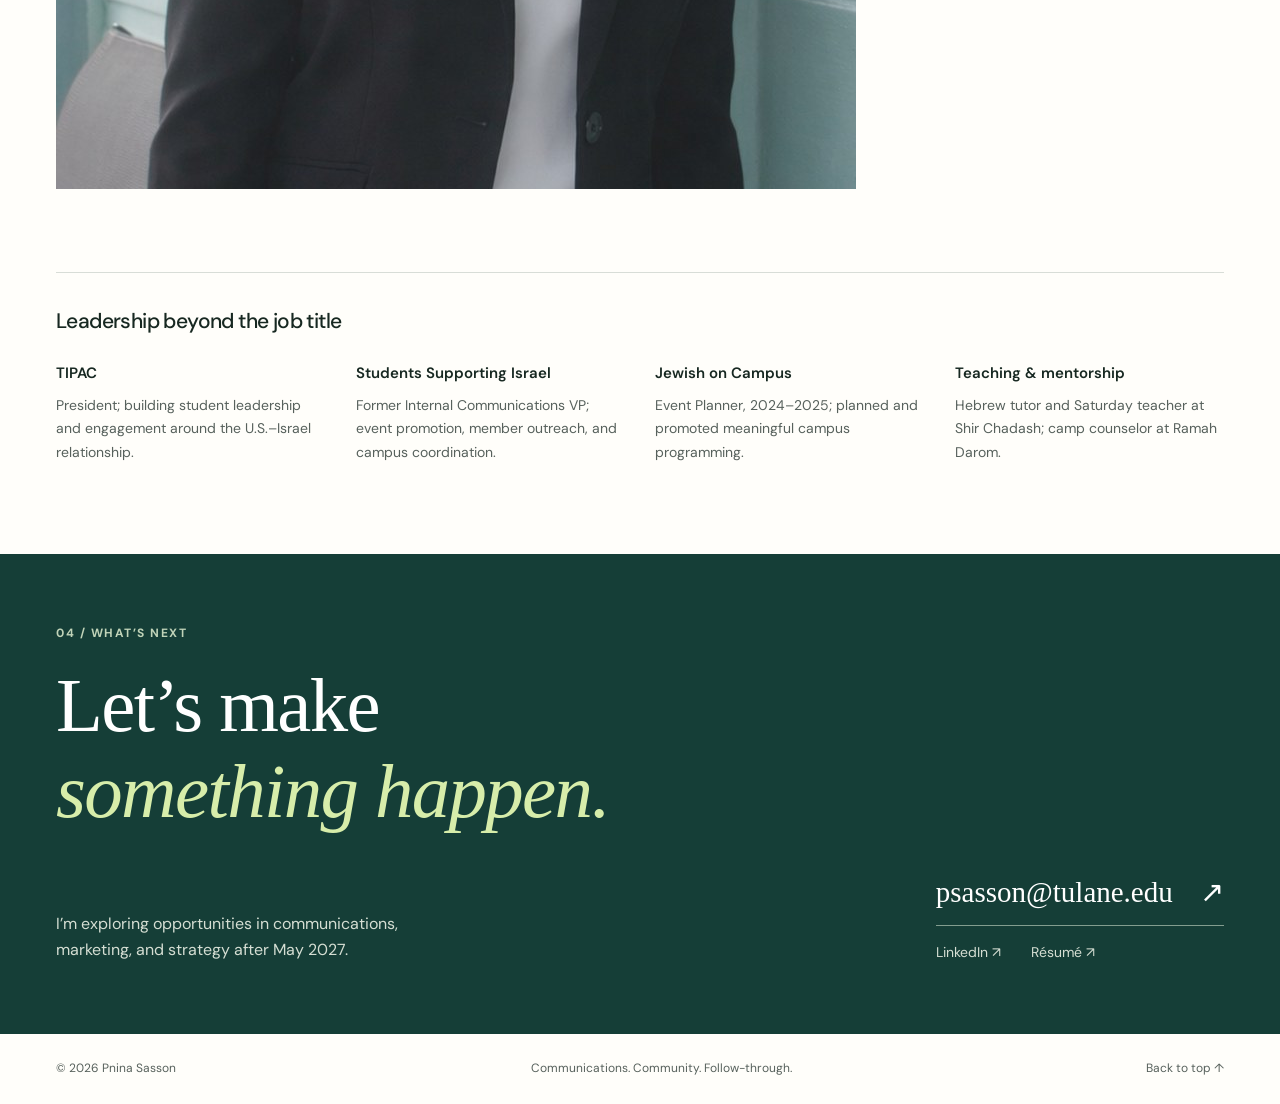
==== commit 9ab1d17f: "Add files via upload" ====
--- a/index.html
+++ b/index.html
@@ -33,7 +33,7 @@
 <article class="role"><div class="role-meta"><span>MAY–DEC 2024</span><span>REMOTE</span></div><h3>Israel Reserves Fund</h3><p class="role-title">Consulting Manager</p><p>Supported more than 70 reservists with reimbursement coordination and bilingual communication.</p></article>
 <article class="role"><div class="role-meta"><span>JAN–APR 2023</span><span>TEL AVIV</span></div><h3>Minute Media</h3><p class="role-title">Content Intern</p><p>Edited and published 20+ articles while collaborating on editorial research, image sourcing, and CMS updates.</p></article>
 </div></div></section>
-<section class="wrap section about" id="about"><div><p class="eyebrow">03 / A LITTLE ABOUT ME</p><h2>People at the center.<br><em>Purpose in the work.</em></h2></div><div class="about-copy"><p class="large-copy">I’m a senior at Tulane studying Sociology, with minors in Psychology and Strategy, Leadership, and Analytics.</p><p>I’m interested in what moves people: a clear message, a meaningful gathering, or an idea that gives them a reason to get involved. That curiosity connects my work in communications, consulting, and advocacy.</p><p>Originally from Atlanta, I’ve studied and worked in New Orleans, Washington, D.C., Jerusalem, and Tel Aviv. I’m fluent in Hebrew and English, and I bring that cross-cultural perspective to the teams and communities I’m part of.</p><div class="education"><span class="eyebrow">TULANE UNIVERSITY · MAY 2027</span><p>B.A. in Sociology <span class="gpa">3.95 GPA</span></p><span>STAR Scholar · Dean’s List, four semesters</span></div></div></section>
+<section class="wrap section about" id="about"><div><p class="eyebrow">03 / A LITTLE ABOUT ME</p><h2>People at the center.<br><em>Purpose in the work.</em></h2><img class="headshot" src="headshot.jpg" alt="Pnina Sasson, smiling, in a black blazer" width="800" height="1000" loading="lazy"></div><div class="about-copy"><p class="large-copy">I’m a senior at Tulane studying Sociology, with minors in Psychology and Strategy, Leadership, and Analytics.</p><p>I’m interested in what moves people: a clear message, a meaningful gathering, or an idea that gives them a reason to get involved. That curiosity connects my work in communications, consulting, and advocacy.</p><p>Originally from Atlanta, I’ve studied and worked in New Orleans, Washington, D.C., Jerusalem, and Tel Aviv. I’m fluent in Hebrew and English, and I bring that cross-cultural perspective to the teams and communities I’m part of.</p><div class="education"><span class="eyebrow">TULANE UNIVERSITY · MAY 2027</span><p>B.A. in Sociology <span class="gpa">3.95 GPA</span></p><span>STAR Scholar · Dean’s List, four semesters</span></div></div></section>
 <section class="wrap leadership"><h3>Leadership beyond the job title</h3><div class="leadership-grid"><article><h4>TIPAC</h4><p>President; building student leadership and engagement around the U.S.–Israel relationship.</p></article><article><h4>Students Supporting Israel</h4><p>Former Internal Communications VP; event promotion, member outreach, and campus coordination.</p></article><article><h4>Jewish on Campus</h4><p>Event Planner, 2024–2025; planned and promoted meaningful campus programming.</p></article><article><h4>Teaching &amp; mentorship</h4><p>Hebrew tutor and Saturday teacher at Shir Chadash; camp counselor at Ramah Darom.</p></article></div></section>
 <section class="contact" id="contact"><div class="wrap contact-inner"><p class="eyebrow">04 / WHAT’S NEXT</p><h2>Let’s make<br><em>something happen.</em></h2><div class="contact-bottom"><p>I’m exploring opportunities in communications,<br>marketing, and strategy after May 2027.</p><div><a class="email" href="mailto:psasson@tulane.edu">psasson@tulane.edu <span aria-hidden="true">↗</span></a><div class="contact-links"><a href="https://www.linkedin.com/in/pnina-sasson-794469274" target="_blank" rel="noopener">LinkedIn ↗</a><a href="Pnina-Sasson-Resume.pdf" target="_blank" rel="noopener">Résumé ↗</a></div></div></div></div></section>
 </main><footer class="wrap footer"><span>© 2026 Pnina Sasson</span><span>Communications. Community. Follow-through.</span><a href="#home">Back to top ↑</a></footer>
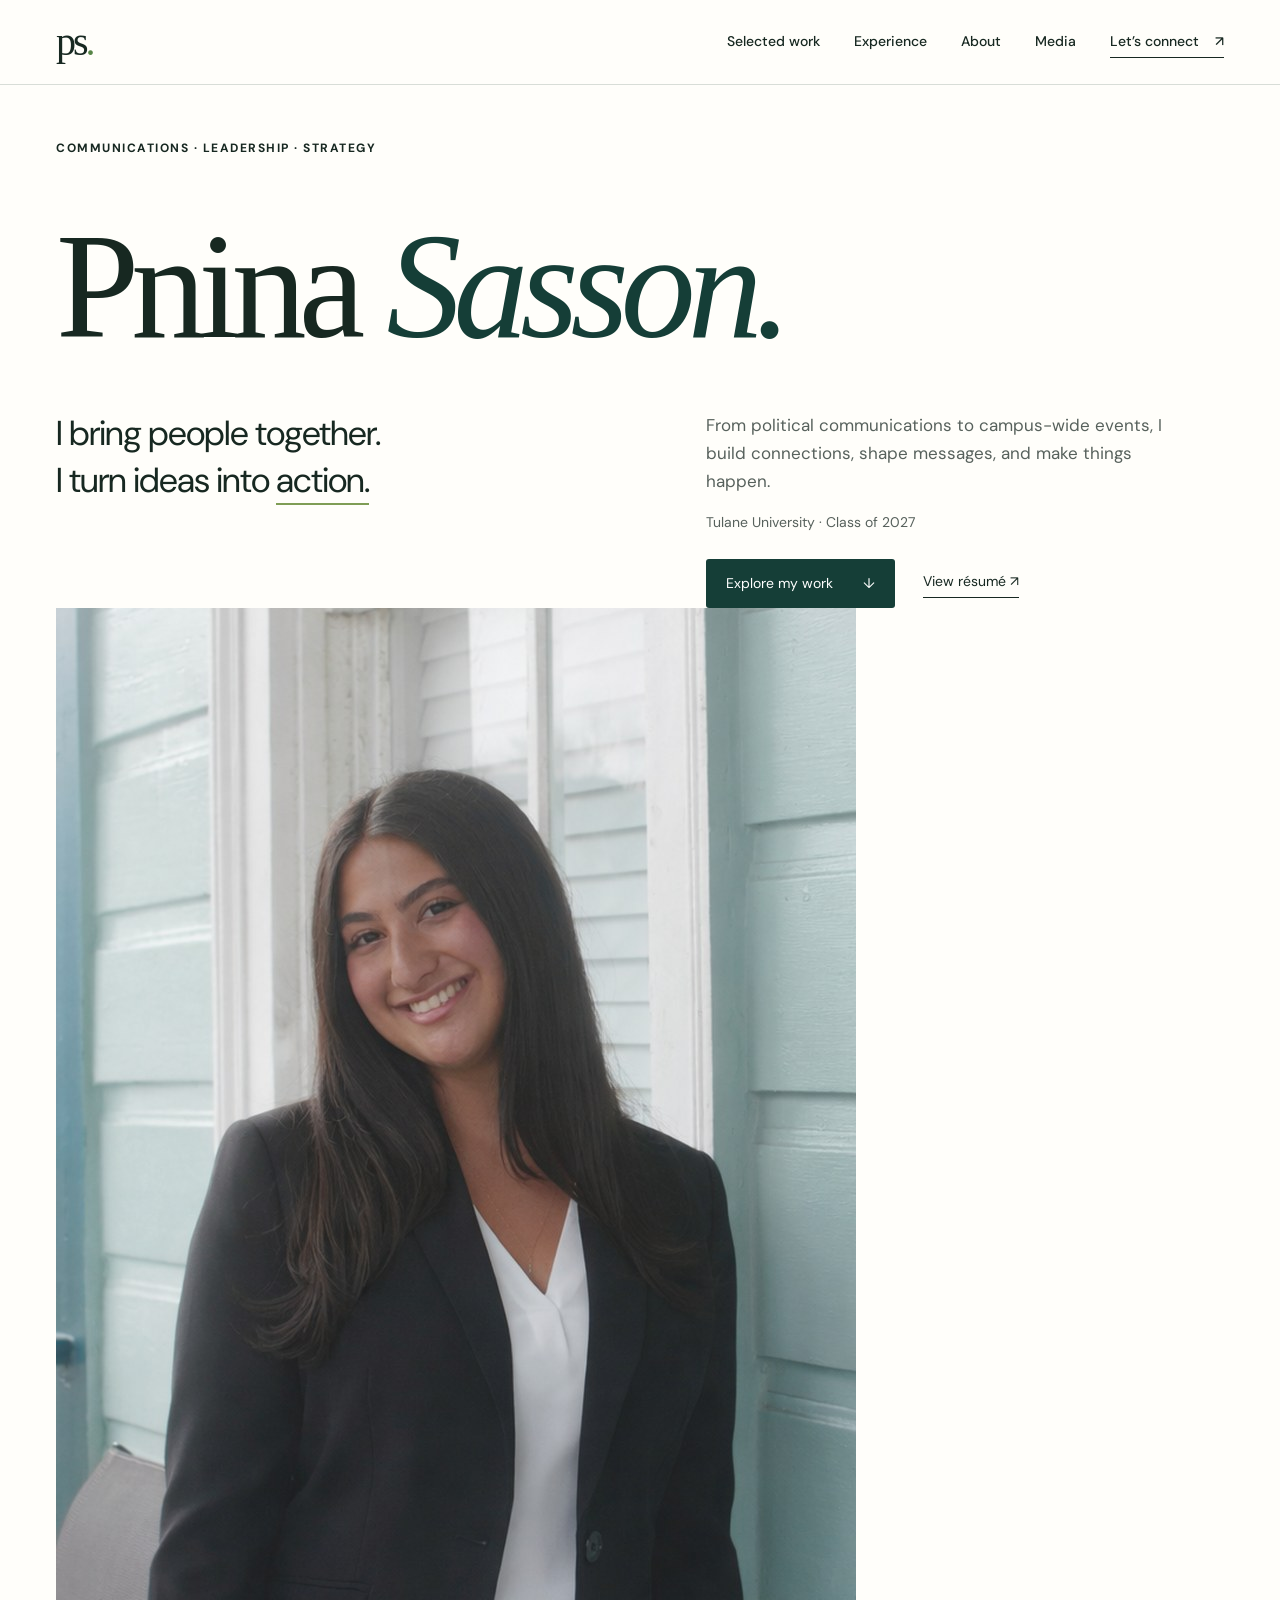
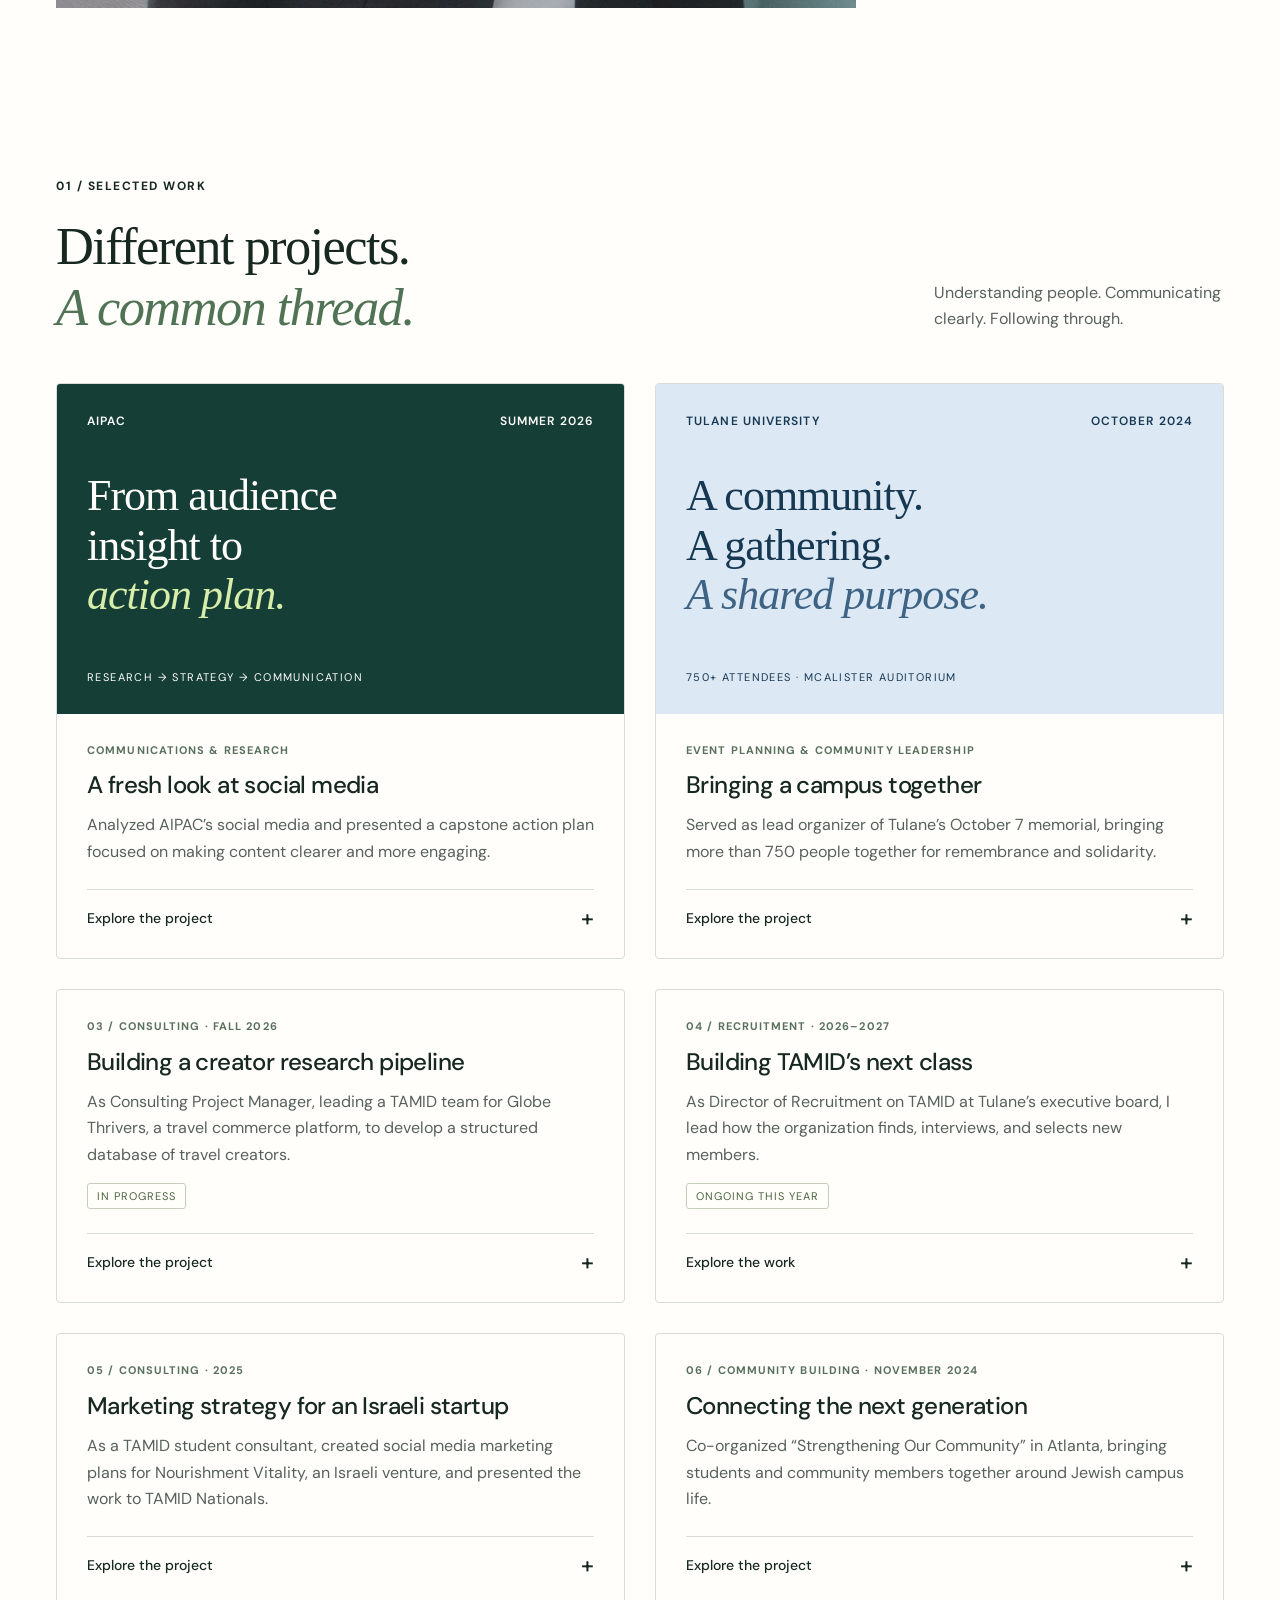
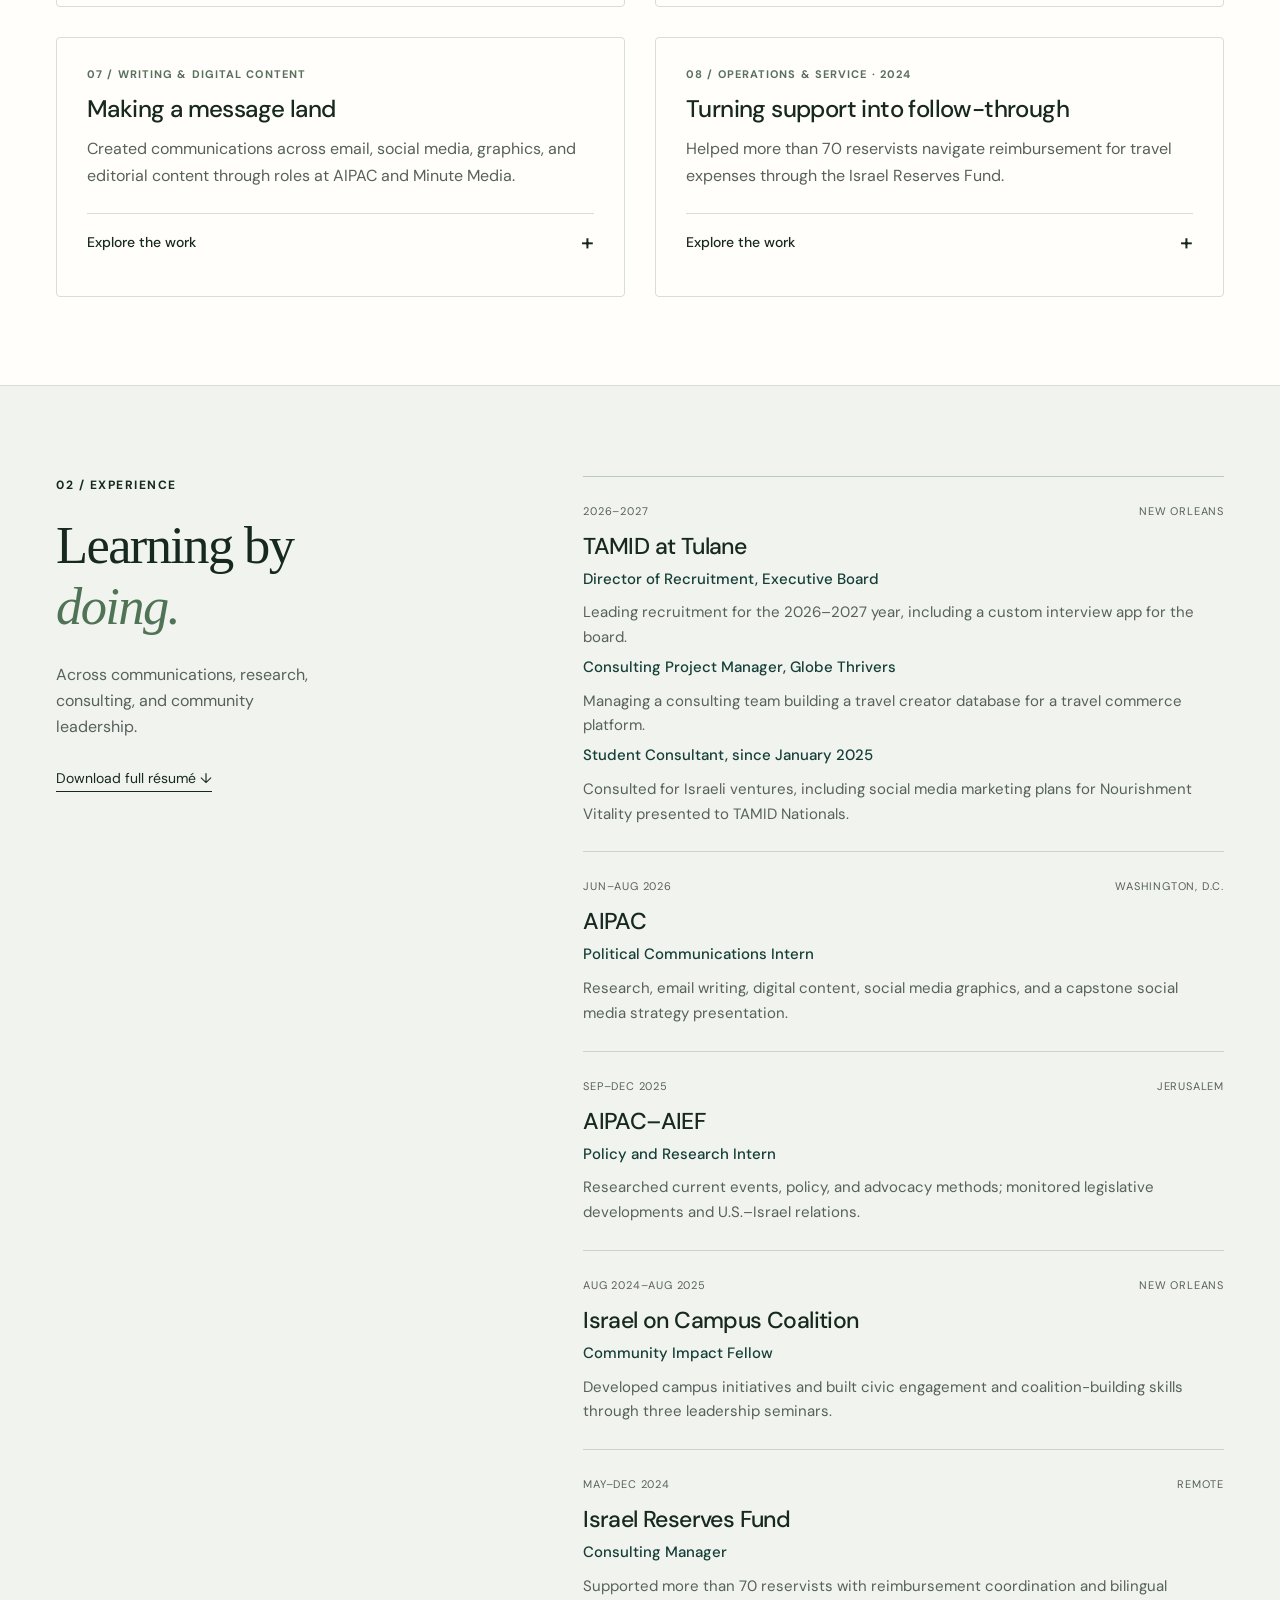
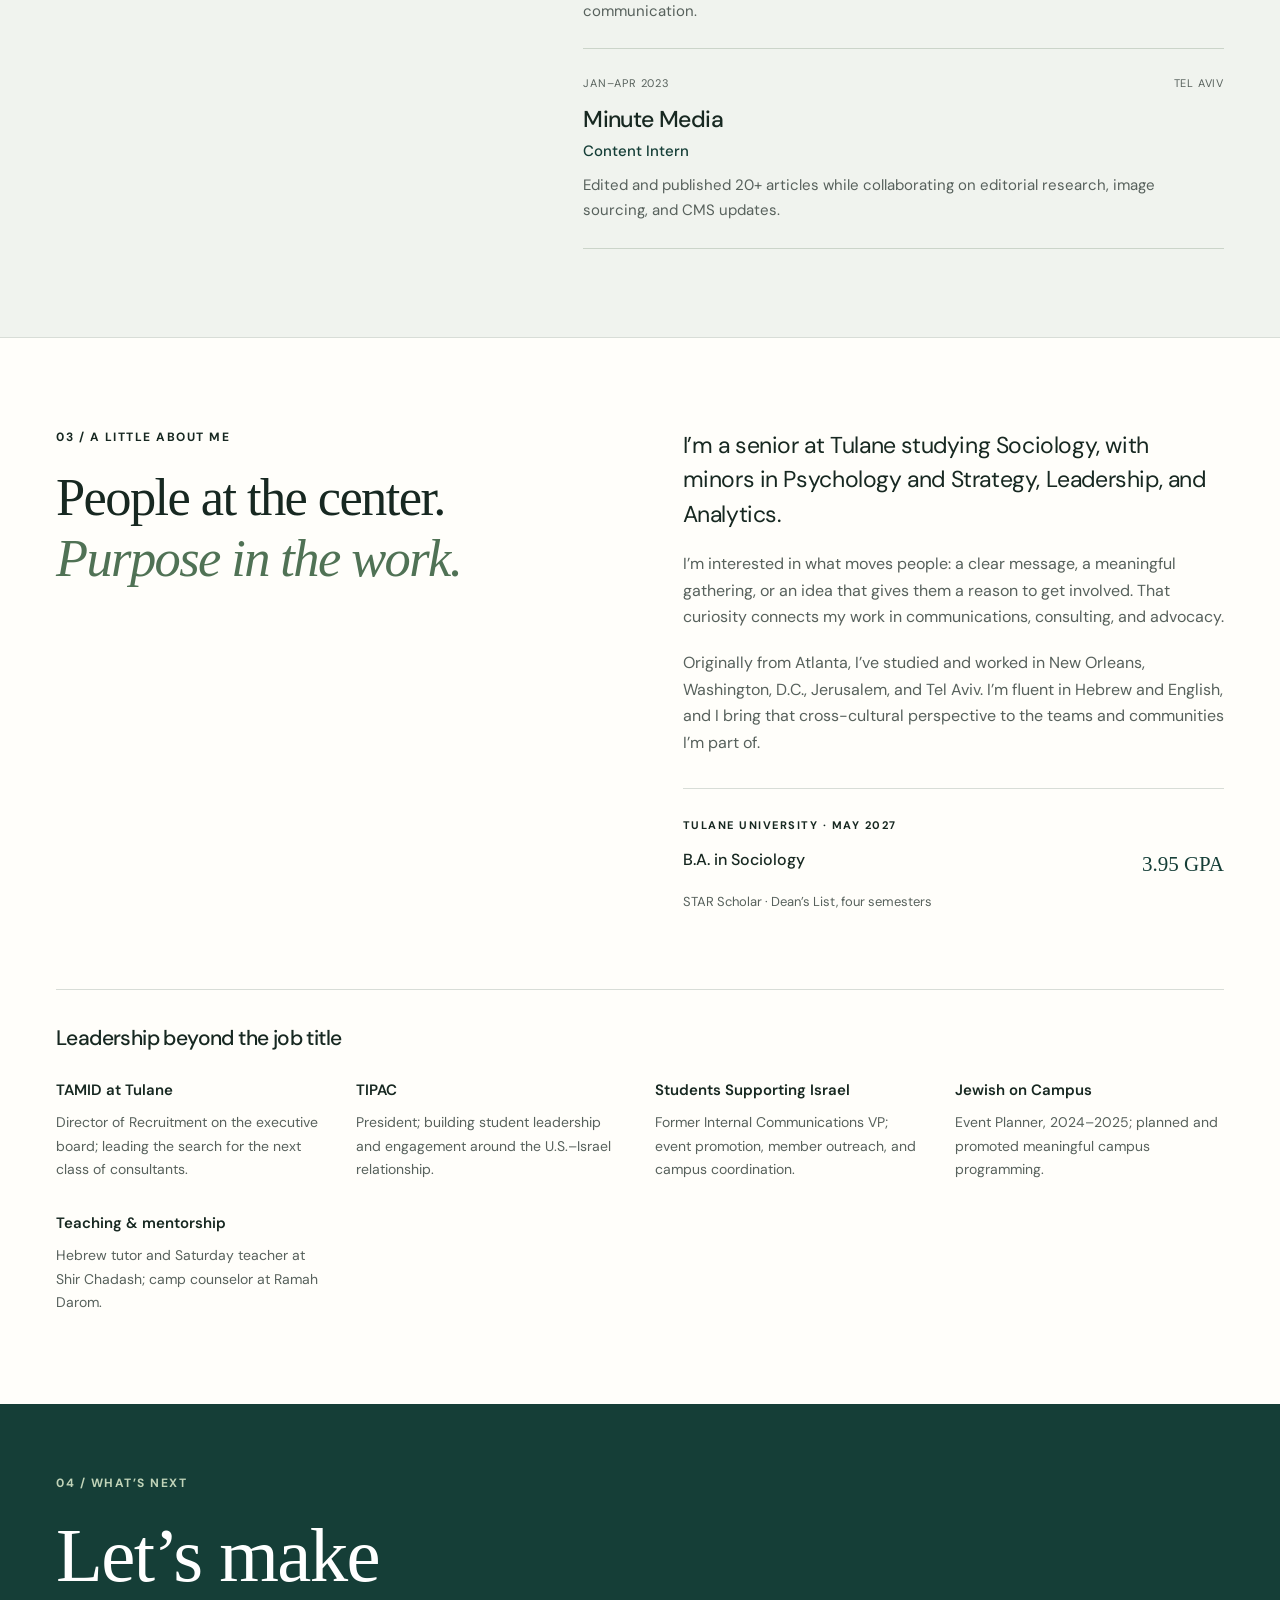
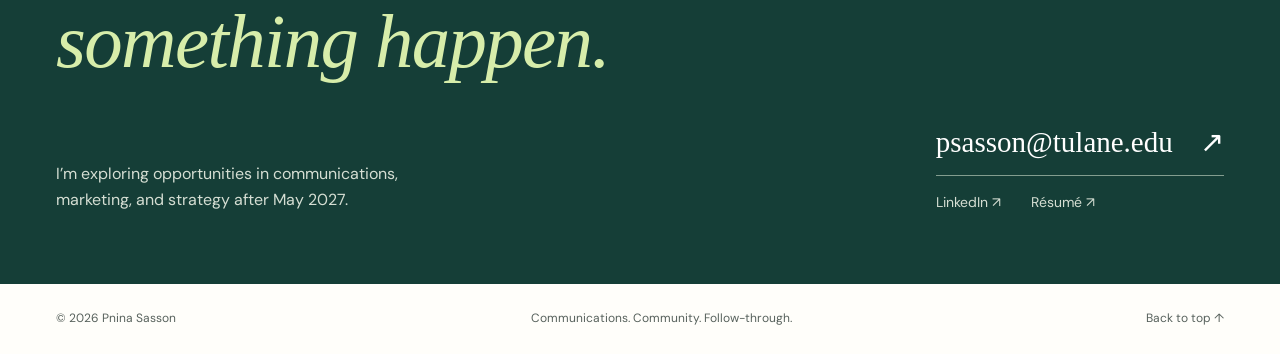
==== commit 90983368: "Add files via upload" ====
--- a/index.html
+++ b/index.html
@@ -11,30 +11,33 @@
 <header class="header"><a class="wordmark" href="#home" aria-label="Pnina Sasson home">ps<span>.</span></a><nav aria-label="Main navigation"><a href="#work">Selected work</a><a href="#experience">Experience</a><a href="#about">About</a><a href="media.html">Media</a><a href="#contact" class="nav-contact">Let’s connect <span aria-hidden="true">↗</span></a></nav></header>
 <main id="main">
 <section class="hero wrap" id="home">
-<div class="hero-top"><p class="eyebrow">COMMUNICATIONS · LEADERSHIP · STRATEGY</p><p class="location">Atlanta roots. New Orleans chapter.</p></div>
+<div class="hero-top"><p class="eyebrow">COMMUNICATIONS · LEADERSHIP · STRATEGY</p></div>
+<div class="hero-layout"><div class="hero-text">
 <h1>Pnina <em>Sasson.</em></h1>
 <div class="hero-bottom"><p class="intro">I bring people together.<br>I turn ideas into <span>action.</span></p><div class="hero-copy"><p>From political communications to campus-wide events, I build connections, shape messages, and make things happen.</p><p class="school">Tulane University · Class of 2027</p><div class="hero-links"><a class="button" href="#work">Explore my work <span aria-hidden="true">↓</span></a><a class="text-link" href="Pnina-Sasson-Resume.pdf" target="_blank" rel="noopener">View résumé <span aria-hidden="true">↗</span></a></div></div></div>
+</div><img class="headshot" src="headshot.jpg" alt="Pnina Sasson, smiling, in a black blazer" width="800" height="1000" fetchpriority="high"></div>
 </section>
-<div class="proof-band"><div class="wrap proof-grid"><div><strong>750+</strong><span>attendees at the Tulane memorial I led</span></div><div><strong>20+</strong><span>articles edited &amp; published at Minute Media</span></div><div><strong>70+</strong><span>reservists assisted through reimbursement</span></div></div></div>
 <section class="wrap work section" id="work"><div class="section-heading"><div><p class="eyebrow">01 / SELECTED WORK</p><h2>Different projects.<br><em>A common thread.</em></h2></div><p>Understanding people. Communicating clearly. Following through.</p></div>
 <div class="projects">
 <article class="project feature"><div class="project-banner green"><div class="banner-top"><span>AIPAC</span><span>SUMMER 2026</span></div><p class="display-title">From audience<br>insight to<br><em>action plan.</em></p><p class="banner-bottom">RESEARCH → STRATEGY → COMMUNICATION</p></div><div class="project-body"><p class="eyebrow">COMMUNICATIONS &amp; RESEARCH</p><h3>A fresh look at social media</h3><p>Analyzed AIPAC’s social media and presented a capstone action plan focused on making content clearer and more engaging.</p><details><summary>Explore the project <span aria-hidden="true">+</span></summary><div class="detail"><h4>The assignment</h4><p>Translate audience feedback into practical recommendations for a political communications team.</p><h4>My contribution</h4><p>Designed an intern survey, gathered 27 responses, assessed reactions to sample posts, and presented findings and recommendations in a final capstone presentation.</p><h4>The deliverable</h4><p>A social media audit and action plan addressing content formats, visual clarity, and audience engagement.</p><p class="skills">Audience research · Survey design · Presentation · Content strategy</p></div></details></div></article>
 <article class="project feature"><div class="project-banner blue"><div class="banner-top"><span>TULANE UNIVERSITY</span><span>OCTOBER 2024</span></div><p class="display-title">A community.<br>A gathering.<br><em>A shared purpose.</em></p><p class="banner-bottom">750+ ATTENDEES · MCALISTER AUDITORIUM</p></div><div class="project-body"><p class="eyebrow">EVENT PLANNING &amp; COMMUNITY LEADERSHIP</p><h3>Bringing a campus together</h3><p>Served as lead organizer of Tulane’s October 7 memorial, bringing more than 750 people together for remembrance and solidarity.</p><details><summary>Explore the project <span aria-hidden="true">+</span></summary><div class="detail"><h4>The purpose</h4><p>Create a meaningful space for the campus community to remember the victims of October 7 and hear personal stories.</p><h4>My contribution</h4><p>Led planning for the memorial at McAlister Auditorium, with survivor testimony, video messages from hostage family members, and a collective prayer segment.</p><h4>The result</h4><p>A campus gathering of more than 750 attendees, with programming that connected personal testimony and shared reflection.</p><p class="skills">Event production · Program development · Speaker coordination · Community outreach</p></div></details></div></article>
-<article class="project compact"><div class="project-body"><p class="eyebrow">03 / CONSULTING · FALL 2026</p><h3>Building a creator research pipeline</h3><p>Leading a TAMID consulting project for Globe Thrivers, a travel commerce platform, to develop a structured database of travel creators.</p><p class="status">IN PROGRESS</p><details><summary>Explore the project <span aria-hidden="true">+</span></summary><div class="detail"><h4>The brief</h4><p>Build a database targeting 2,000 creators across 10 travel niches, with standardized research and a commerce readiness score.</p><h4>My contribution</h4><p>Organizing the team’s research workflow, individual contributor tabs, a shared master sheet, and consistent niche categories.</p><h4>Planned deliverables</h4><p>A master creator database and a one-page methodology. The 2,000-creator figure is the project target, not a completed result.</p><p class="skills">Project management · Market research · Google Sheets · Team coordination</p></div></details></div></article>
-<article class="project compact"><div class="project-body"><p class="eyebrow">04 / COMMUNITY BUILDING · NOVEMBER 2024</p><h3>Connecting the next generation</h3><p>Co-organized “Strengthening Our Community” in Atlanta, bringing students and community members together around Jewish campus life.</p><details><summary>Explore the project <span aria-hidden="true">+</span></summary><div class="detail"><h4>The event</h4><p>A community gathering and student panel connecting high school and college perspectives.</p><h4>My contribution</h4><p>Helped plan the event, convene student voices, and bring together participants connected to 17 universities and 10 high schools.</p><h4>The result</h4><p>More than 80 attendees joined the gathering, including approximately 50–60 students.</p><p class="skills">Event planning · Partnerships · Student engagement · Outreach</p></div></details></div></article>
-<article class="project compact"><div class="project-body"><p class="eyebrow">05 / WRITING &amp; DIGITAL CONTENT</p><h3>Making a message land</h3><p>Created communications across email, social media, graphics, and editorial content through roles at AIPAC and Minute Media.</p><details><summary>Explore the work <span aria-hidden="true">+</span></summary><div class="detail"><h4>AIPAC · Summer 2026</h4><p>Conducted research, drafted emails, produced digital content, and designed social media graphics as a Political Communications Intern in Washington, D.C.</p><h4>Minute Media · 2023</h4><p>Edited and published more than 20 articles covering sports, humor, biographies, and history. Worked across content management systems and sourced properly licensed replacement images.</p><h4>TAMID · Nourishment Vitality</h4><p>Created multiple social media marketing plans as a student consultant and presented the work to TAMID Nationals.</p><p class="skills">Copywriting · Editing · Social media · CMS publishing · Visual communication</p></div></details></div></article>
-<article class="project compact"><div class="project-body"><p class="eyebrow">06 / OPERATIONS &amp; SERVICE · 2024</p><h3>Turning support into follow-through</h3><p>Helped more than 70 reservists navigate reimbursement for travel expenses through the Israel Reserves Fund.</p><details><summary>Explore the work <span aria-hidden="true">+</span></summary><div class="detail"><h4>My role</h4><p>As Consulting Manager, supported the reimbursement process and communicated with reservists in Hebrew and English.</p><h4>The work</h4><p>Used Google Sheets and monday.com to organize information and help move requests through the process.</p><p class="skills">Bilingual communication · Operations · Organization · Stakeholder support</p></div></details></div></article>
+<article class="project compact"><div class="project-body"><p class="eyebrow">03 / CONSULTING · FALL 2026</p><h3>Building a creator research pipeline</h3><p>As Consulting Project Manager, leading a TAMID team for Globe Thrivers, a travel commerce platform, to develop a structured database of travel creators.</p><p class="status">IN PROGRESS</p><details><summary>Explore the project <span aria-hidden="true">+</span></summary><div class="detail"><h4>The brief</h4><p>Build a database targeting 2,000 creators across 10 travel niches, with standardized research and a commerce readiness score.</p><h4>My contribution</h4><p>Organizing the team’s research workflow, individual contributor tabs, a shared master sheet, and consistent niche categories.</p><h4>Planned deliverables</h4><p>A master creator database and a one-page methodology. The 2,000-creator figure is the project target, not a completed result.</p><p class="skills">Project management · Market research · Google Sheets · Team coordination</p></div></details></div></article>
+<article class="project compact"><div class="project-body"><p class="eyebrow">04 / RECRUITMENT · 2026–2027</p><h3>Building TAMID’s next class</h3><p>As Director of Recruitment on TAMID at Tulane’s executive board, I lead how the organization finds, interviews, and selects new members.</p><p class="status">ONGOING THIS YEAR</p><details><summary>Explore the work <span aria-hidden="true">+</span></summary><div class="detail"><h4>My role</h4><p>Own the recruitment process for the 2026–2027 year as a member of the executive board, working with the rest of the board to bring in the next group of student consultants.</p><h4>What I built</h4><p>A custom web app for recruitment interviews, with a shared question bank, live transcription, and automatic syncing to Google Sheets so the board can review candidates in one place.</p><p class="skills">Recruitment · Process design · Executive leadership · Web tools</p></div></details></div></article>
+<article class="project compact"><div class="project-body"><p class="eyebrow">05 / CONSULTING · 2025</p><h3>Marketing strategy for an Israeli startup</h3><p>As a TAMID student consultant, created social media marketing plans for Nourishment Vitality, an Israeli venture, and presented the work to TAMID Nationals.</p><details><summary>Explore the project <span aria-hidden="true">+</span></summary><div class="detail"><h4>The brief</h4><p>Help an early-stage Israeli company reach and engage its audience through social media.</p><h4>My contribution</h4><p>Developed multiple social media marketing plans as part of the consulting team.</p><h4>The result</h4><p>Presented the team’s recommendations to TAMID Nationals.</p><p class="skills">Marketing strategy · Social media · Client consulting · Presentation</p></div></details></div></article>
+<article class="project compact"><div class="project-body"><p class="eyebrow">06 / COMMUNITY BUILDING · NOVEMBER 2024</p><h3>Connecting the next generation</h3><p>Co-organized “Strengthening Our Community” in Atlanta, bringing students and community members together around Jewish campus life.</p><details><summary>Explore the project <span aria-hidden="true">+</span></summary><div class="detail"><h4>The event</h4><p>A community gathering and student panel connecting high school and college perspectives.</p><h4>My contribution</h4><p>Helped plan the event, convene student voices, and bring together participants connected to 17 universities and 10 high schools.</p><h4>The result</h4><p>More than 80 attendees joined the gathering, including approximately 50–60 students.</p><p class="skills">Event planning · Partnerships · Student engagement · Outreach</p></div></details></div></article>
+<article class="project compact"><div class="project-body"><p class="eyebrow">07 / WRITING &amp; DIGITAL CONTENT</p><h3>Making a message land</h3><p>Created communications across email, social media, graphics, and editorial content through roles at AIPAC and Minute Media.</p><details><summary>Explore the work <span aria-hidden="true">+</span></summary><div class="detail"><h4>AIPAC · Summer 2026</h4><p>Conducted research, drafted emails, produced digital content, and designed social media graphics as a Political Communications Intern in Washington, D.C.</p><h4>Minute Media · 2023</h4><p>Edited and published more than 20 articles covering sports, humor, biographies, and history. Worked across content management systems and sourced properly licensed replacement images.</p><p class="skills">Copywriting · Editing · Social media · CMS publishing · Visual communication</p></div></details></div></article>
+<article class="project compact"><div class="project-body"><p class="eyebrow">08 / OPERATIONS &amp; SERVICE · 2024</p><h3>Turning support into follow-through</h3><p>Helped more than 70 reservists navigate reimbursement for travel expenses through the Israel Reserves Fund.</p><details><summary>Explore the work <span aria-hidden="true">+</span></summary><div class="detail"><h4>My role</h4><p>As Consulting Manager, supported the reimbursement process and communicated with reservists in Hebrew and English.</p><h4>The work</h4><p>Used Google Sheets and monday.com to organize information and help move requests through the process.</p><p class="skills">Bilingual communication · Operations · Organization · Stakeholder support</p></div></details></div></article>
 </div></section>
 <section class="experience-section section" id="experience"><div class="wrap experience-layout"><div class="experience-intro"><p class="eyebrow">02 / EXPERIENCE</p><h2>Learning by<br><em>doing.</em></h2><p>Across communications, research, consulting, and community leadership.</p><a class="text-link" href="Pnina-Sasson-Resume.pdf" download="Pnina-Sasson-Resume.pdf">Download full résumé <span aria-hidden="true">↓</span></a></div><div class="timeline">
-<article class="role"><div class="role-meta"><span>2026–2027</span><span>NEW ORLEANS</span></div><h3>TAMID at Tulane</h3><p class="role-title">Director of Recruitment &amp; Consulting Project Manager</p><p>Leading recruitment and a fall consulting team; student consultant since January 2025.</p></article>
+<article class="role"><div class="role-meta"><span>2026–2027</span><span>NEW ORLEANS</span></div><h3>TAMID at Tulane</h3><p class="role-title">Director of Recruitment, Executive Board</p><p>Leading recruitment for the 2026–2027 year, including a custom interview app for the board.</p><p class="role-title">Consulting Project Manager, Globe Thrivers</p><p>Managing a consulting team building a travel creator database for a travel commerce platform.</p><p class="role-title">Student Consultant, since January 2025</p><p>Consulted for Israeli ventures, including social media marketing plans for Nourishment Vitality presented to TAMID Nationals.</p></article>
 <article class="role"><div class="role-meta"><span>JUN–AUG 2026</span><span>WASHINGTON, D.C.</span></div><h3>AIPAC</h3><p class="role-title">Political Communications Intern</p><p>Research, email writing, digital content, social media graphics, and a capstone social media strategy presentation.</p></article>
 <article class="role"><div class="role-meta"><span>SEP–DEC 2025</span><span>JERUSALEM</span></div><h3>AIPAC–AIEF</h3><p class="role-title">Policy and Research Intern</p><p>Researched current events, policy, and advocacy methods; monitored legislative developments and U.S.–Israel relations.</p></article>
 <article class="role"><div class="role-meta"><span>AUG 2024–AUG 2025</span><span>NEW ORLEANS</span></div><h3>Israel on Campus Coalition</h3><p class="role-title">Community Impact Fellow</p><p>Developed campus initiatives and built civic engagement and coalition-building skills through three leadership seminars.</p></article>
 <article class="role"><div class="role-meta"><span>MAY–DEC 2024</span><span>REMOTE</span></div><h3>Israel Reserves Fund</h3><p class="role-title">Consulting Manager</p><p>Supported more than 70 reservists with reimbursement coordination and bilingual communication.</p></article>
 <article class="role"><div class="role-meta"><span>JAN–APR 2023</span><span>TEL AVIV</span></div><h3>Minute Media</h3><p class="role-title">Content Intern</p><p>Edited and published 20+ articles while collaborating on editorial research, image sourcing, and CMS updates.</p></article>
 </div></div></section>
-<section class="wrap section about" id="about"><div><p class="eyebrow">03 / A LITTLE ABOUT ME</p><h2>People at the center.<br><em>Purpose in the work.</em></h2><img class="headshot" src="headshot.jpg" alt="Pnina Sasson, smiling, in a black blazer" width="800" height="1000" loading="lazy"></div><div class="about-copy"><p class="large-copy">I’m a senior at Tulane studying Sociology, with minors in Psychology and Strategy, Leadership, and Analytics.</p><p>I’m interested in what moves people: a clear message, a meaningful gathering, or an idea that gives them a reason to get involved. That curiosity connects my work in communications, consulting, and advocacy.</p><p>Originally from Atlanta, I’ve studied and worked in New Orleans, Washington, D.C., Jerusalem, and Tel Aviv. I’m fluent in Hebrew and English, and I bring that cross-cultural perspective to the teams and communities I’m part of.</p><div class="education"><span class="eyebrow">TULANE UNIVERSITY · MAY 2027</span><p>B.A. in Sociology <span class="gpa">3.95 GPA</span></p><span>STAR Scholar · Dean’s List, four semesters</span></div></div></section>
-<section class="wrap leadership"><h3>Leadership beyond the job title</h3><div class="leadership-grid"><article><h4>TIPAC</h4><p>President; building student leadership and engagement around the U.S.–Israel relationship.</p></article><article><h4>Students Supporting Israel</h4><p>Former Internal Communications VP; event promotion, member outreach, and campus coordination.</p></article><article><h4>Jewish on Campus</h4><p>Event Planner, 2024–2025; planned and promoted meaningful campus programming.</p></article><article><h4>Teaching &amp; mentorship</h4><p>Hebrew tutor and Saturday teacher at Shir Chadash; camp counselor at Ramah Darom.</p></article></div></section>
+<section class="wrap section about" id="about"><div><p class="eyebrow">03 / A LITTLE ABOUT ME</p><h2>People at the center.<br><em>Purpose in the work.</em></h2></div><div class="about-copy"><p class="large-copy">I’m a senior at Tulane studying Sociology, with minors in Psychology and Strategy, Leadership, and Analytics.</p><p>I’m interested in what moves people: a clear message, a meaningful gathering, or an idea that gives them a reason to get involved. That curiosity connects my work in communications, consulting, and advocacy.</p><p>Originally from Atlanta, I’ve studied and worked in New Orleans, Washington, D.C., Jerusalem, and Tel Aviv. I’m fluent in Hebrew and English, and I bring that cross-cultural perspective to the teams and communities I’m part of.</p><div class="education"><span class="eyebrow">TULANE UNIVERSITY · MAY 2027</span><p>B.A. in Sociology <span class="gpa">3.95 GPA</span></p><span>STAR Scholar · Dean’s List, four semesters</span></div></div></section>
+<section class="wrap leadership"><h3>Leadership beyond the job title</h3><div class="leadership-grid"><article><h4>TAMID at Tulane</h4><p>Director of Recruitment on the executive board; leading the search for the next class of consultants.</p></article><article><h4>TIPAC</h4><p>President; building student leadership and engagement around the U.S.–Israel relationship.</p></article><article><h4>Students Supporting Israel</h4><p>Former Internal Communications VP; event promotion, member outreach, and campus coordination.</p></article><article><h4>Jewish on Campus</h4><p>Event Planner, 2024–2025; planned and promoted meaningful campus programming.</p></article><article><h4>Teaching &amp; mentorship</h4><p>Hebrew tutor and Saturday teacher at Shir Chadash; camp counselor at Ramah Darom.</p></article></div></section>
 <section class="contact" id="contact"><div class="wrap contact-inner"><p class="eyebrow">04 / WHAT’S NEXT</p><h2>Let’s make<br><em>something happen.</em></h2><div class="contact-bottom"><p>I’m exploring opportunities in communications,<br>marketing, and strategy after May 2027.</p><div><a class="email" href="mailto:psasson@tulane.edu">psasson@tulane.edu <span aria-hidden="true">↗</span></a><div class="contact-links"><a href="https://www.linkedin.com/in/pnina-sasson-794469274" target="_blank" rel="noopener">LinkedIn ↗</a><a href="Pnina-Sasson-Resume.pdf" target="_blank" rel="noopener">Résumé ↗</a></div></div></div></div></section>
 </main><footer class="wrap footer"><span>© 2026 Pnina Sasson</span><span>Communications. Community. Follow-through.</span><a href="#home">Back to top ↑</a></footer>
 
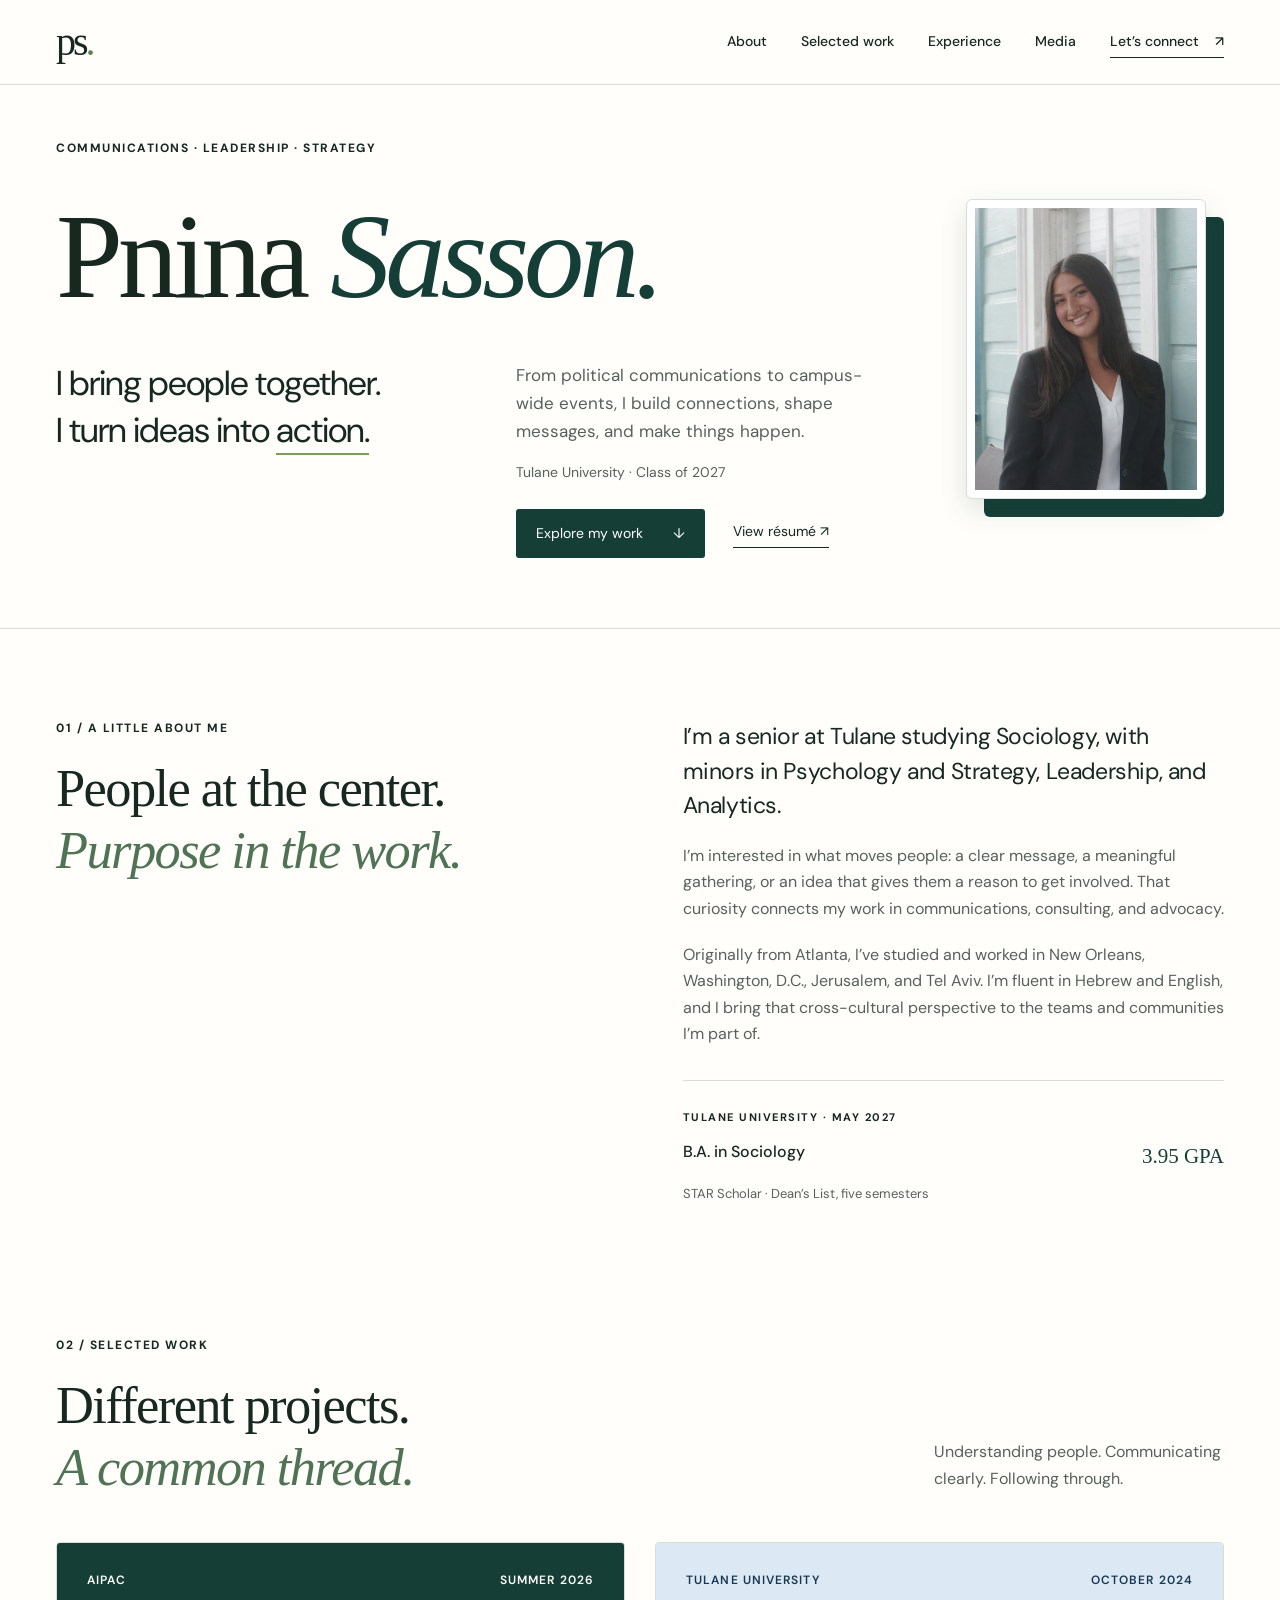
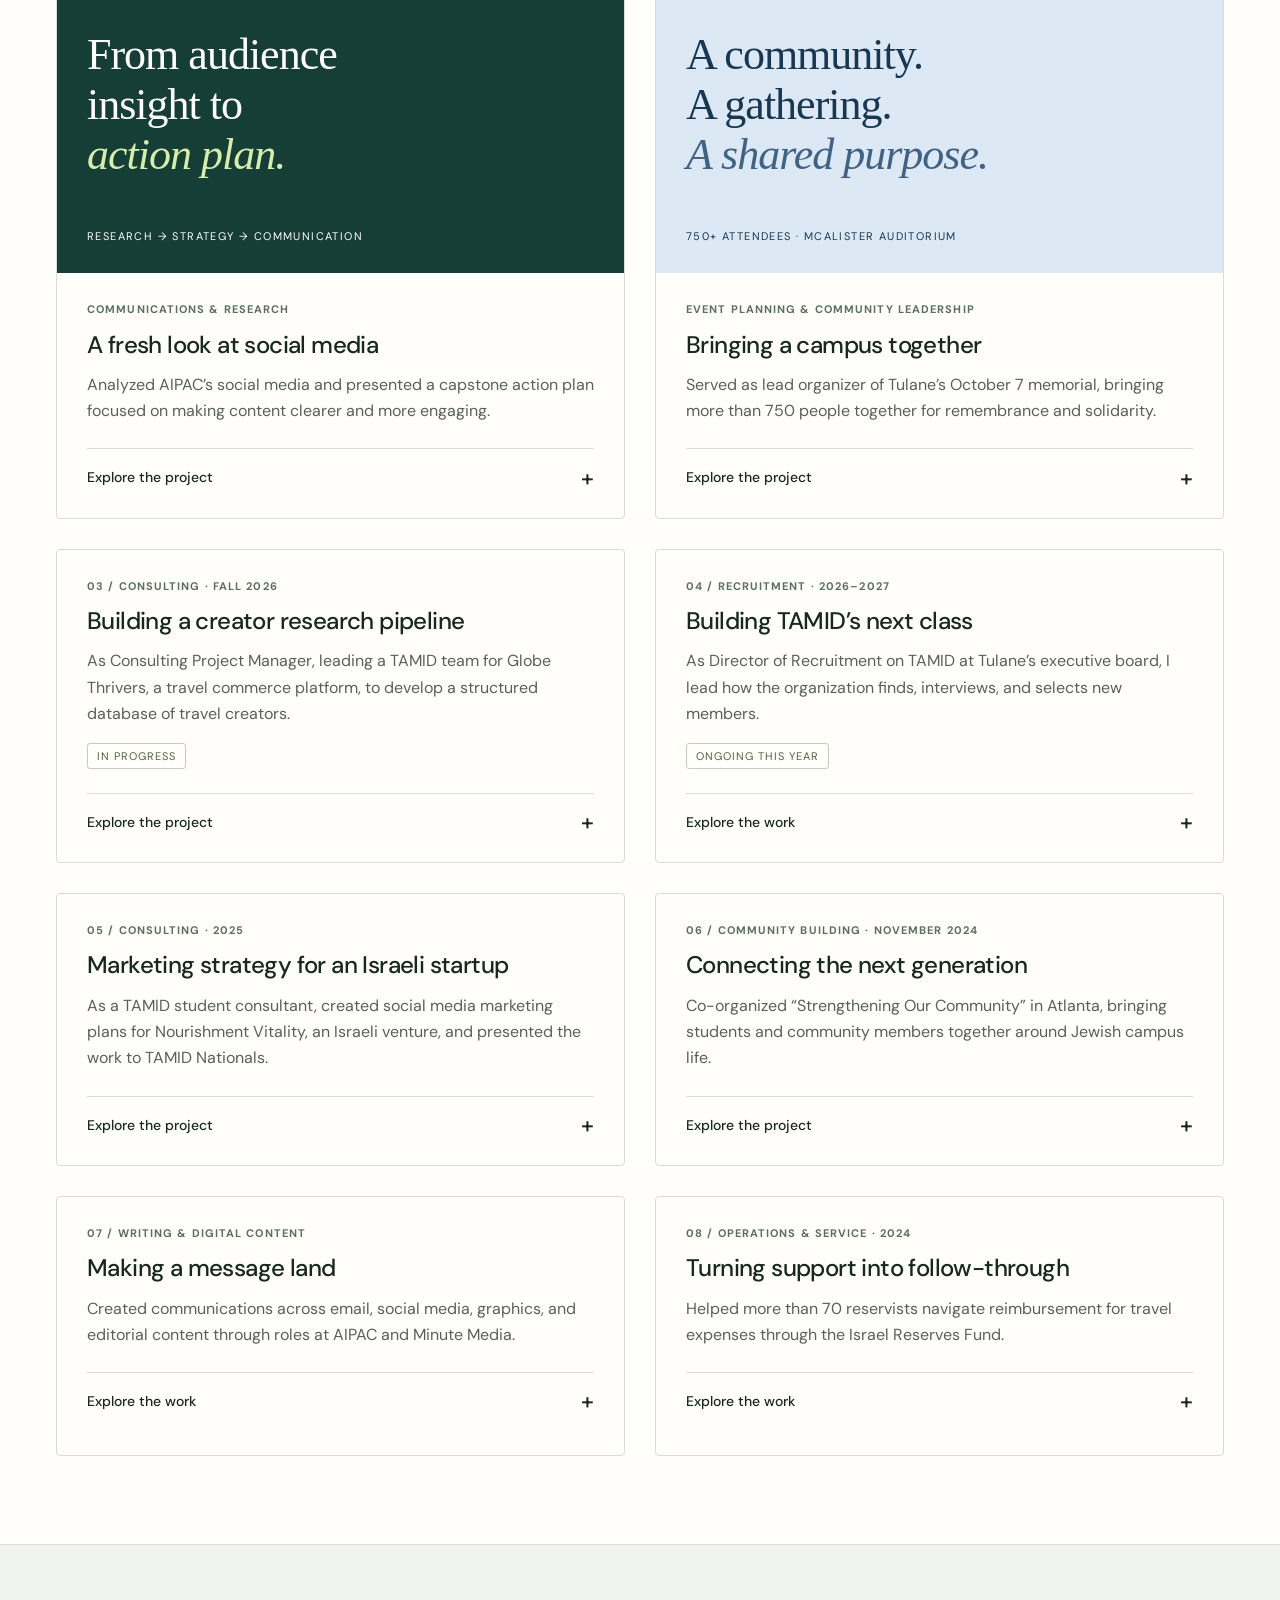
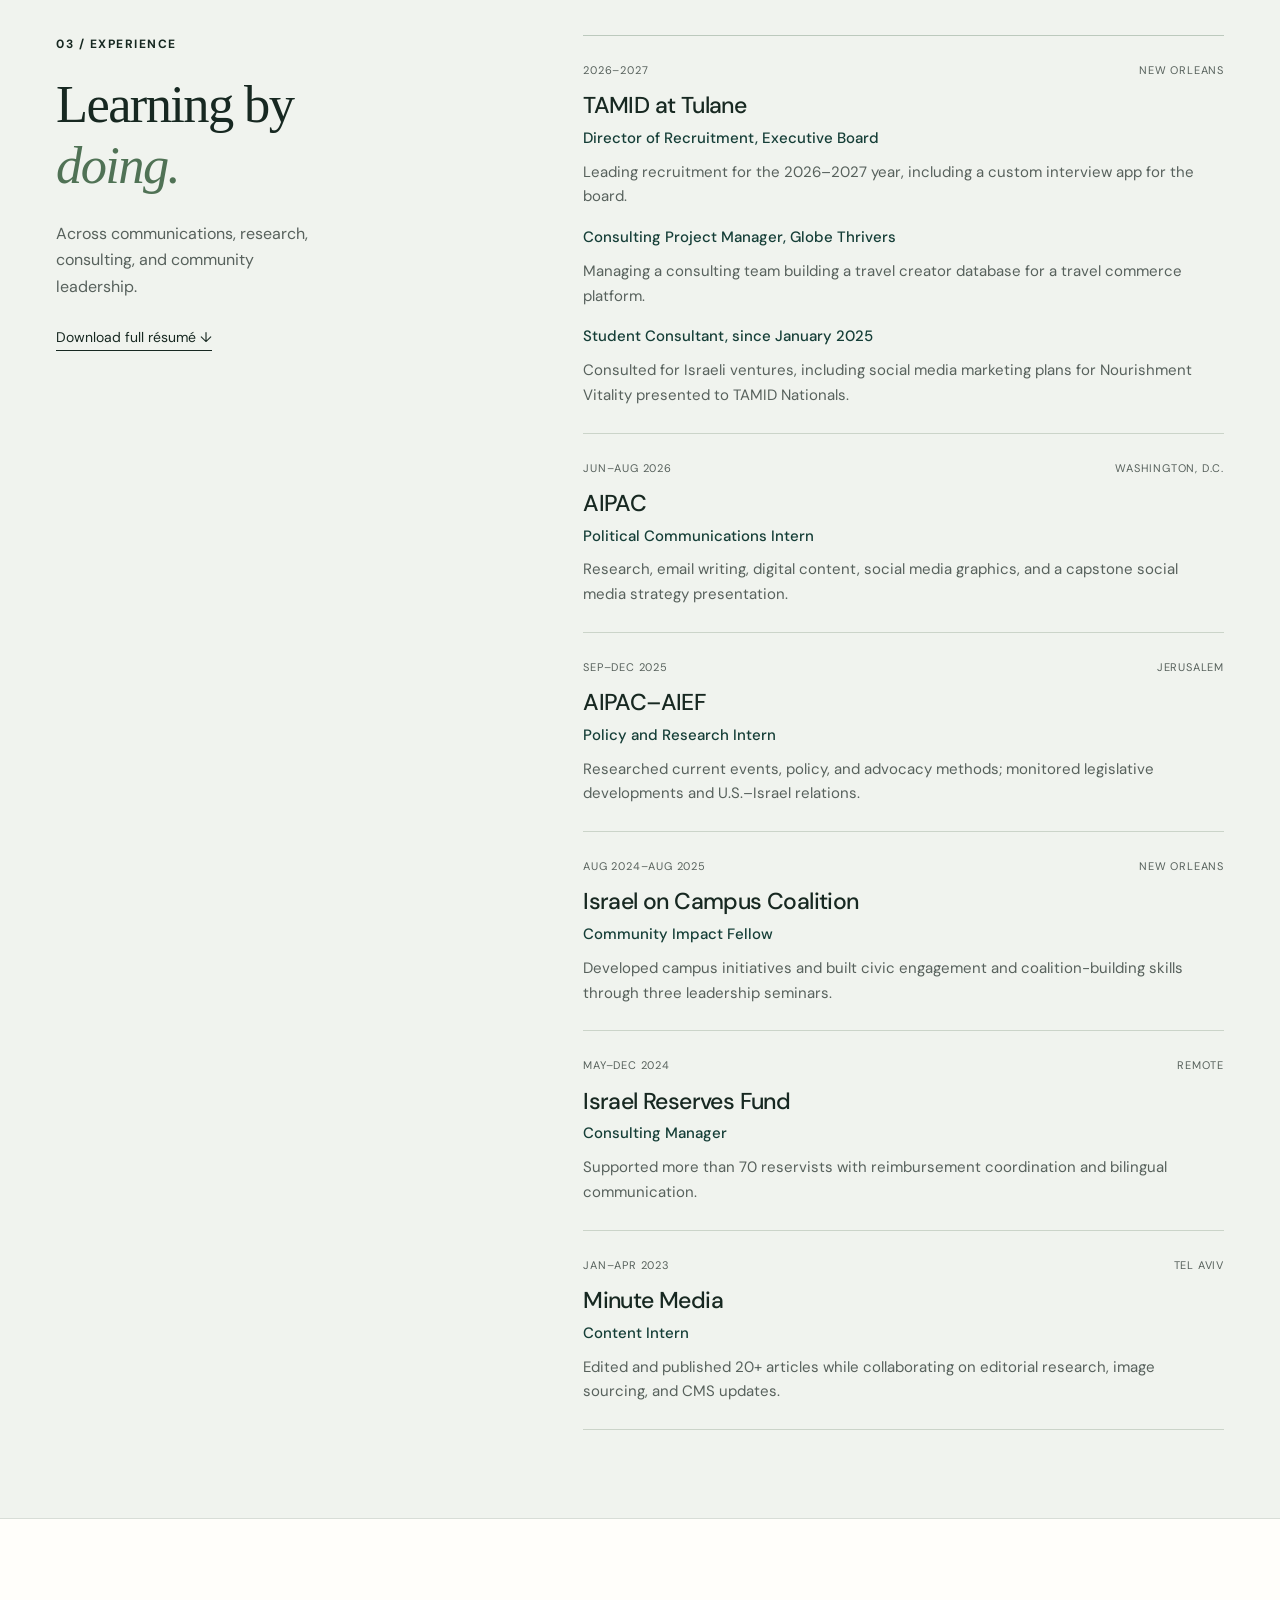
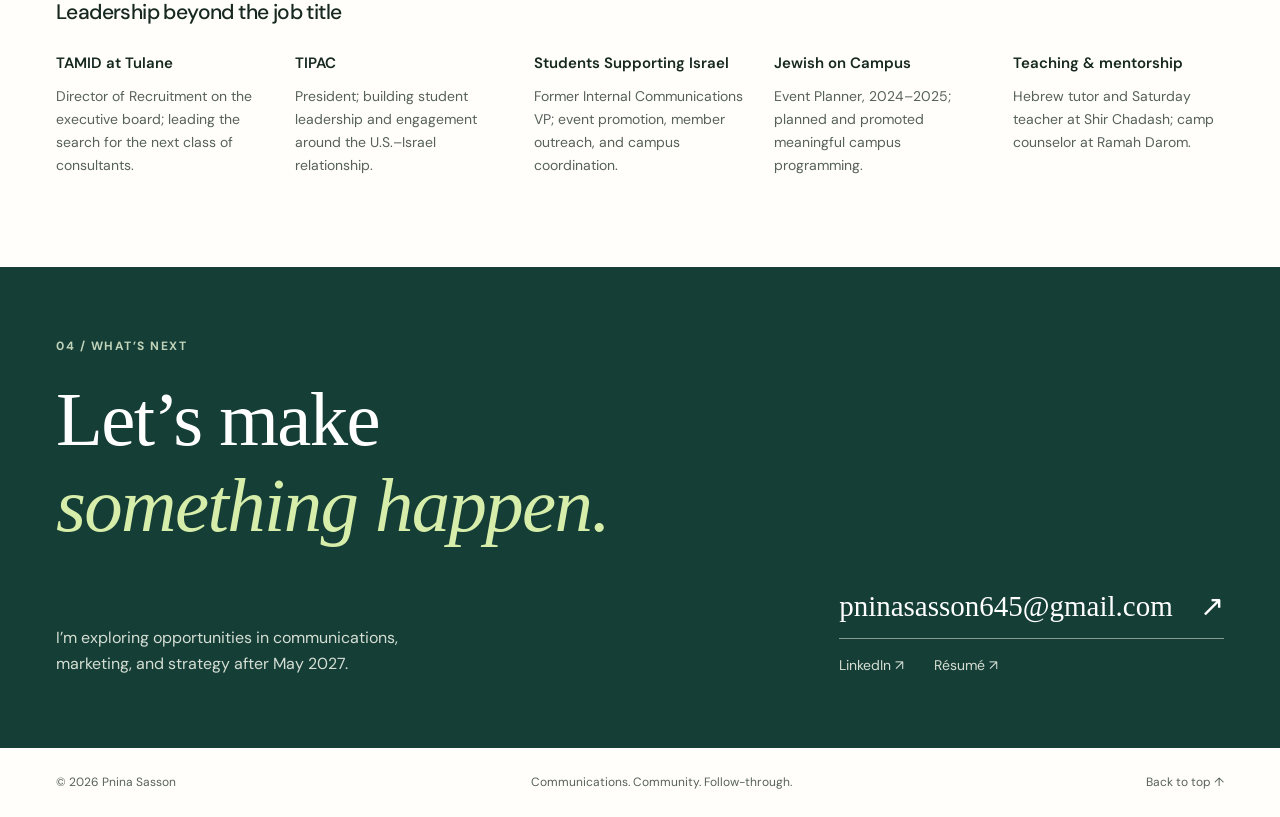
==== commit a6057374: "Add files via upload" ====
--- a/index.html
+++ b/index.html
@@ -5,19 +5,47 @@
 <meta name="theme-color" content="#153e37">
 <link rel="icon" type="image/svg+xml" href="data:image/svg+xml,%3Csvg xmlns='http://www.w3.org/2000/svg' viewBox='0 0 64 64'%3E%3Crect width='64' height='64' rx='14' fill='%23153e37'/%3E%3Ctext x='32' y='43' text-anchor='middle' font-family='Georgia' font-size='36' fill='white'%3EP%3C/text%3E%3C/svg%3E">
 <link rel="stylesheet" href="styles.css">
+<style>
+/* Homepage photo, layout updates (kept here so they always load with the page) */
+.hero { border-bottom: 1px solid var(--line); }
+.hero-layout { display: grid; grid-template-columns: minmax(0, 1fr) 270px; gap: 64px; align-items: center; }
+.hero-layout h1 { font-size: clamp(76px, 9.4vw, 132px); letter-spacing: -5px; margin: 32px 0px 36px; }
+.hero-layout .hero-bottom { gap: 48px; }
+.headshot-frame { position: relative; margin: 0 18px 18px 0; justify-self: end; width: 240px; }
+.headshot-frame::before { content: ""; position: absolute; inset: 18px -18px -18px 18px; background: var(--green); border-radius: 6px; }
+.headshot { position: relative; display: block; width: 100%; height: auto; aspect-ratio: 4 / 5; object-fit: cover; object-position: center 20%; background: #fff; padding: 8px; border: 1px solid var(--line); border-radius: 6px; box-shadow: 0 10px 28px rgba(21, 62, 55, 0.14); }
+.role p + .role-title { margin-top: 16px; }
+.experience-section + .leadership { padding-top: 80px; }
+.experience-section + .leadership > h3 { border-top: 0; padding-top: 0; }
+.leadership-grid { grid-template-columns: repeat(5, 1fr); gap: 28px; }
+@media (max-width: 1000px) {
+  .hero-layout { grid-template-columns: minmax(0, 1fr) 220px; gap: 40px; }
+  .hero-layout .hero-bottom { grid-template-columns: 1fr; gap: 24px; }
+  .headshot-frame { width: 200px; }
+  .leadership-grid { grid-template-columns: 1fr 1fr; }
+}
+@media (max-width: 700px) {
+  .hero-layout { grid-template-columns: 1fr; gap: 0px; }
+  .headshot-frame { order: -1; justify-self: start; width: 170px; margin-top: 28px; }
+  .headshot-frame::before { inset: 12px -12px -12px 12px; }
+  .hero-layout h1 { font-size: clamp(58px, 13.7vw, 96px); letter-spacing: -3px; margin: 30px 0px 26px; }
+}
+@media print { .headshot-frame { width: 140px; } .headshot-frame::before { display: none; } }
+</style>
 </head>
 <body>
 <a class="skip" href="#main">Skip to content</a>
-<header class="header"><a class="wordmark" href="#home" aria-label="Pnina Sasson home">ps<span>.</span></a><nav aria-label="Main navigation"><a href="#work">Selected work</a><a href="#experience">Experience</a><a href="#about">About</a><a href="media.html">Media</a><a href="#contact" class="nav-contact">Let’s connect <span aria-hidden="true">↗</span></a></nav></header>
+<header class="header"><a class="wordmark" href="#home" aria-label="Pnina Sasson home">ps<span>.</span></a><nav aria-label="Main navigation"><a href="#about">About</a><a href="#work">Selected work</a><a href="#experience">Experience</a><a href="media.html">Media</a><a href="#contact" class="nav-contact">Let’s connect <span aria-hidden="true">↗</span></a></nav></header>
 <main id="main">
 <section class="hero wrap" id="home">
 <div class="hero-top"><p class="eyebrow">COMMUNICATIONS · LEADERSHIP · STRATEGY</p></div>
 <div class="hero-layout"><div class="hero-text">
 <h1>Pnina <em>Sasson.</em></h1>
 <div class="hero-bottom"><p class="intro">I bring people together.<br>I turn ideas into <span>action.</span></p><div class="hero-copy"><p>From political communications to campus-wide events, I build connections, shape messages, and make things happen.</p><p class="school">Tulane University · Class of 2027</p><div class="hero-links"><a class="button" href="#work">Explore my work <span aria-hidden="true">↓</span></a><a class="text-link" href="Pnina-Sasson-Resume.pdf" target="_blank" rel="noopener">View résumé <span aria-hidden="true">↗</span></a></div></div></div>
-</div><img class="headshot" src="headshot.jpg" alt="Pnina Sasson, smiling, in a black blazer" width="800" height="1000" fetchpriority="high"></div>
+</div><figure class="headshot-frame"><img class="headshot" src="headshot.jpg" alt="Pnina Sasson, smiling, in a black blazer" width="240" height="300" fetchpriority="high"></figure></div>
 </section>
-<section class="wrap work section" id="work"><div class="section-heading"><div><p class="eyebrow">01 / SELECTED WORK</p><h2>Different projects.<br><em>A common thread.</em></h2></div><p>Understanding people. Communicating clearly. Following through.</p></div>
+<section class="wrap section about" id="about"><div><p class="eyebrow">01 / A LITTLE ABOUT ME</p><h2>People at the center.<br><em>Purpose in the work.</em></h2></div><div class="about-copy"><p class="large-copy">I’m a senior at Tulane studying Sociology, with minors in Psychology and Strategy, Leadership, and Analytics.</p><p>I’m interested in what moves people: a clear message, a meaningful gathering, or an idea that gives them a reason to get involved. That curiosity connects my work in communications, consulting, and advocacy.</p><p>Originally from Atlanta, I’ve studied and worked in New Orleans, Washington, D.C., Jerusalem, and Tel Aviv. I’m fluent in Hebrew and English, and I bring that cross-cultural perspective to the teams and communities I’m part of.</p><div class="education"><span class="eyebrow">TULANE UNIVERSITY · MAY 2027</span><p>B.A. in Sociology <span class="gpa">3.95 GPA</span></p><span>STAR Scholar · Dean’s List, five semesters</span></div></div></section>
+<section class="wrap work section" id="work"><div class="section-heading"><div><p class="eyebrow">02 / SELECTED WORK</p><h2>Different projects.<br><em>A common thread.</em></h2></div><p>Understanding people. Communicating clearly. Following through.</p></div>
 <div class="projects">
 <article class="project feature"><div class="project-banner green"><div class="banner-top"><span>AIPAC</span><span>SUMMER 2026</span></div><p class="display-title">From audience<br>insight to<br><em>action plan.</em></p><p class="banner-bottom">RESEARCH → STRATEGY → COMMUNICATION</p></div><div class="project-body"><p class="eyebrow">COMMUNICATIONS &amp; RESEARCH</p><h3>A fresh look at social media</h3><p>Analyzed AIPAC’s social media and presented a capstone action plan focused on making content clearer and more engaging.</p><details><summary>Explore the project <span aria-hidden="true">+</span></summary><div class="detail"><h4>The assignment</h4><p>Translate audience feedback into practical recommendations for a political communications team.</p><h4>My contribution</h4><p>Designed an intern survey, gathered 27 responses, assessed reactions to sample posts, and presented findings and recommendations in a final capstone presentation.</p><h4>The deliverable</h4><p>A social media audit and action plan addressing content formats, visual clarity, and audience engagement.</p><p class="skills">Audience research · Survey design · Presentation · Content strategy</p></div></details></div></article>
 <article class="project feature"><div class="project-banner blue"><div class="banner-top"><span>TULANE UNIVERSITY</span><span>OCTOBER 2024</span></div><p class="display-title">A community.<br>A gathering.<br><em>A shared purpose.</em></p><p class="banner-bottom">750+ ATTENDEES · MCALISTER AUDITORIUM</p></div><div class="project-body"><p class="eyebrow">EVENT PLANNING &amp; COMMUNITY LEADERSHIP</p><h3>Bringing a campus together</h3><p>Served as lead organizer of Tulane’s October 7 memorial, bringing more than 750 people together for remembrance and solidarity.</p><details><summary>Explore the project <span aria-hidden="true">+</span></summary><div class="detail"><h4>The purpose</h4><p>Create a meaningful space for the campus community to remember the victims of October 7 and hear personal stories.</p><h4>My contribution</h4><p>Led planning for the memorial at McAlister Auditorium, with survivor testimony, video messages from hostage family members, and a collective prayer segment.</p><h4>The result</h4><p>A campus gathering of more than 750 attendees, with programming that connected personal testimony and shared reflection.</p><p class="skills">Event production · Program development · Speaker coordination · Community outreach</p></div></details></div></article>
@@ -28,7 +56,7 @@
 <article class="project compact"><div class="project-body"><p class="eyebrow">07 / WRITING &amp; DIGITAL CONTENT</p><h3>Making a message land</h3><p>Created communications across email, social media, graphics, and editorial content through roles at AIPAC and Minute Media.</p><details><summary>Explore the work <span aria-hidden="true">+</span></summary><div class="detail"><h4>AIPAC · Summer 2026</h4><p>Conducted research, drafted emails, produced digital content, and designed social media graphics as a Political Communications Intern in Washington, D.C.</p><h4>Minute Media · 2023</h4><p>Edited and published more than 20 articles covering sports, humor, biographies, and history. Worked across content management systems and sourced properly licensed replacement images.</p><p class="skills">Copywriting · Editing · Social media · CMS publishing · Visual communication</p></div></details></div></article>
 <article class="project compact"><div class="project-body"><p class="eyebrow">08 / OPERATIONS &amp; SERVICE · 2024</p><h3>Turning support into follow-through</h3><p>Helped more than 70 reservists navigate reimbursement for travel expenses through the Israel Reserves Fund.</p><details><summary>Explore the work <span aria-hidden="true">+</span></summary><div class="detail"><h4>My role</h4><p>As Consulting Manager, supported the reimbursement process and communicated with reservists in Hebrew and English.</p><h4>The work</h4><p>Used Google Sheets and monday.com to organize information and help move requests through the process.</p><p class="skills">Bilingual communication · Operations · Organization · Stakeholder support</p></div></details></div></article>
 </div></section>
-<section class="experience-section section" id="experience"><div class="wrap experience-layout"><div class="experience-intro"><p class="eyebrow">02 / EXPERIENCE</p><h2>Learning by<br><em>doing.</em></h2><p>Across communications, research, consulting, and community leadership.</p><a class="text-link" href="Pnina-Sasson-Resume.pdf" download="Pnina-Sasson-Resume.pdf">Download full résumé <span aria-hidden="true">↓</span></a></div><div class="timeline">
+<section class="experience-section section" id="experience"><div class="wrap experience-layout"><div class="experience-intro"><p class="eyebrow">03 / EXPERIENCE</p><h2>Learning by<br><em>doing.</em></h2><p>Across communications, research, consulting, and community leadership.</p><a class="text-link" href="Pnina-Sasson-Resume.pdf" download="Pnina-Sasson-Resume.pdf">Download full résumé <span aria-hidden="true">↓</span></a></div><div class="timeline">
 <article class="role"><div class="role-meta"><span>2026–2027</span><span>NEW ORLEANS</span></div><h3>TAMID at Tulane</h3><p class="role-title">Director of Recruitment, Executive Board</p><p>Leading recruitment for the 2026–2027 year, including a custom interview app for the board.</p><p class="role-title">Consulting Project Manager, Globe Thrivers</p><p>Managing a consulting team building a travel creator database for a travel commerce platform.</p><p class="role-title">Student Consultant, since January 2025</p><p>Consulted for Israeli ventures, including social media marketing plans for Nourishment Vitality presented to TAMID Nationals.</p></article>
 <article class="role"><div class="role-meta"><span>JUN–AUG 2026</span><span>WASHINGTON, D.C.</span></div><h3>AIPAC</h3><p class="role-title">Political Communications Intern</p><p>Research, email writing, digital content, social media graphics, and a capstone social media strategy presentation.</p></article>
 <article class="role"><div class="role-meta"><span>SEP–DEC 2025</span><span>JERUSALEM</span></div><h3>AIPAC–AIEF</h3><p class="role-title">Policy and Research Intern</p><p>Researched current events, policy, and advocacy methods; monitored legislative developments and U.S.–Israel relations.</p></article>
@@ -36,9 +64,8 @@
 <article class="role"><div class="role-meta"><span>MAY–DEC 2024</span><span>REMOTE</span></div><h3>Israel Reserves Fund</h3><p class="role-title">Consulting Manager</p><p>Supported more than 70 reservists with reimbursement coordination and bilingual communication.</p></article>
 <article class="role"><div class="role-meta"><span>JAN–APR 2023</span><span>TEL AVIV</span></div><h3>Minute Media</h3><p class="role-title">Content Intern</p><p>Edited and published 20+ articles while collaborating on editorial research, image sourcing, and CMS updates.</p></article>
 </div></div></section>
-<section class="wrap section about" id="about"><div><p class="eyebrow">03 / A LITTLE ABOUT ME</p><h2>People at the center.<br><em>Purpose in the work.</em></h2></div><div class="about-copy"><p class="large-copy">I’m a senior at Tulane studying Sociology, with minors in Psychology and Strategy, Leadership, and Analytics.</p><p>I’m interested in what moves people: a clear message, a meaningful gathering, or an idea that gives them a reason to get involved. That curiosity connects my work in communications, consulting, and advocacy.</p><p>Originally from Atlanta, I’ve studied and worked in New Orleans, Washington, D.C., Jerusalem, and Tel Aviv. I’m fluent in Hebrew and English, and I bring that cross-cultural perspective to the teams and communities I’m part of.</p><div class="education"><span class="eyebrow">TULANE UNIVERSITY · MAY 2027</span><p>B.A. in Sociology <span class="gpa">3.95 GPA</span></p><span>STAR Scholar · Dean’s List, four semesters</span></div></div></section>
 <section class="wrap leadership"><h3>Leadership beyond the job title</h3><div class="leadership-grid"><article><h4>TAMID at Tulane</h4><p>Director of Recruitment on the executive board; leading the search for the next class of consultants.</p></article><article><h4>TIPAC</h4><p>President; building student leadership and engagement around the U.S.–Israel relationship.</p></article><article><h4>Students Supporting Israel</h4><p>Former Internal Communications VP; event promotion, member outreach, and campus coordination.</p></article><article><h4>Jewish on Campus</h4><p>Event Planner, 2024–2025; planned and promoted meaningful campus programming.</p></article><article><h4>Teaching &amp; mentorship</h4><p>Hebrew tutor and Saturday teacher at Shir Chadash; camp counselor at Ramah Darom.</p></article></div></section>
-<section class="contact" id="contact"><div class="wrap contact-inner"><p class="eyebrow">04 / WHAT’S NEXT</p><h2>Let’s make<br><em>something happen.</em></h2><div class="contact-bottom"><p>I’m exploring opportunities in communications,<br>marketing, and strategy after May 2027.</p><div><a class="email" href="mailto:psasson@tulane.edu">psasson@tulane.edu <span aria-hidden="true">↗</span></a><div class="contact-links"><a href="https://www.linkedin.com/in/pnina-sasson-794469274" target="_blank" rel="noopener">LinkedIn ↗</a><a href="Pnina-Sasson-Resume.pdf" target="_blank" rel="noopener">Résumé ↗</a></div></div></div></div></section>
+<section class="contact" id="contact"><div class="wrap contact-inner"><p class="eyebrow">04 / WHAT’S NEXT</p><h2>Let’s make<br><em>something happen.</em></h2><div class="contact-bottom"><p>I’m exploring opportunities in communications,<br>marketing, and strategy after May 2027.</p><div><a class="email" href="mailto:pninasasson645@gmail.com">pninasasson645@gmail.com <span aria-hidden="true">↗</span></a><div class="contact-links"><a href="https://www.linkedin.com/in/pnina-sasson-794469274" target="_blank" rel="noopener">LinkedIn ↗</a><a href="Pnina-Sasson-Resume.pdf" target="_blank" rel="noopener">Résumé ↗</a></div></div></div></div></section>
 </main><footer class="wrap footer"><span>© 2026 Pnina Sasson</span><span>Communications. Community. Follow-through.</span><a href="#home">Back to top ↑</a></footer>
 
 </body></html>
